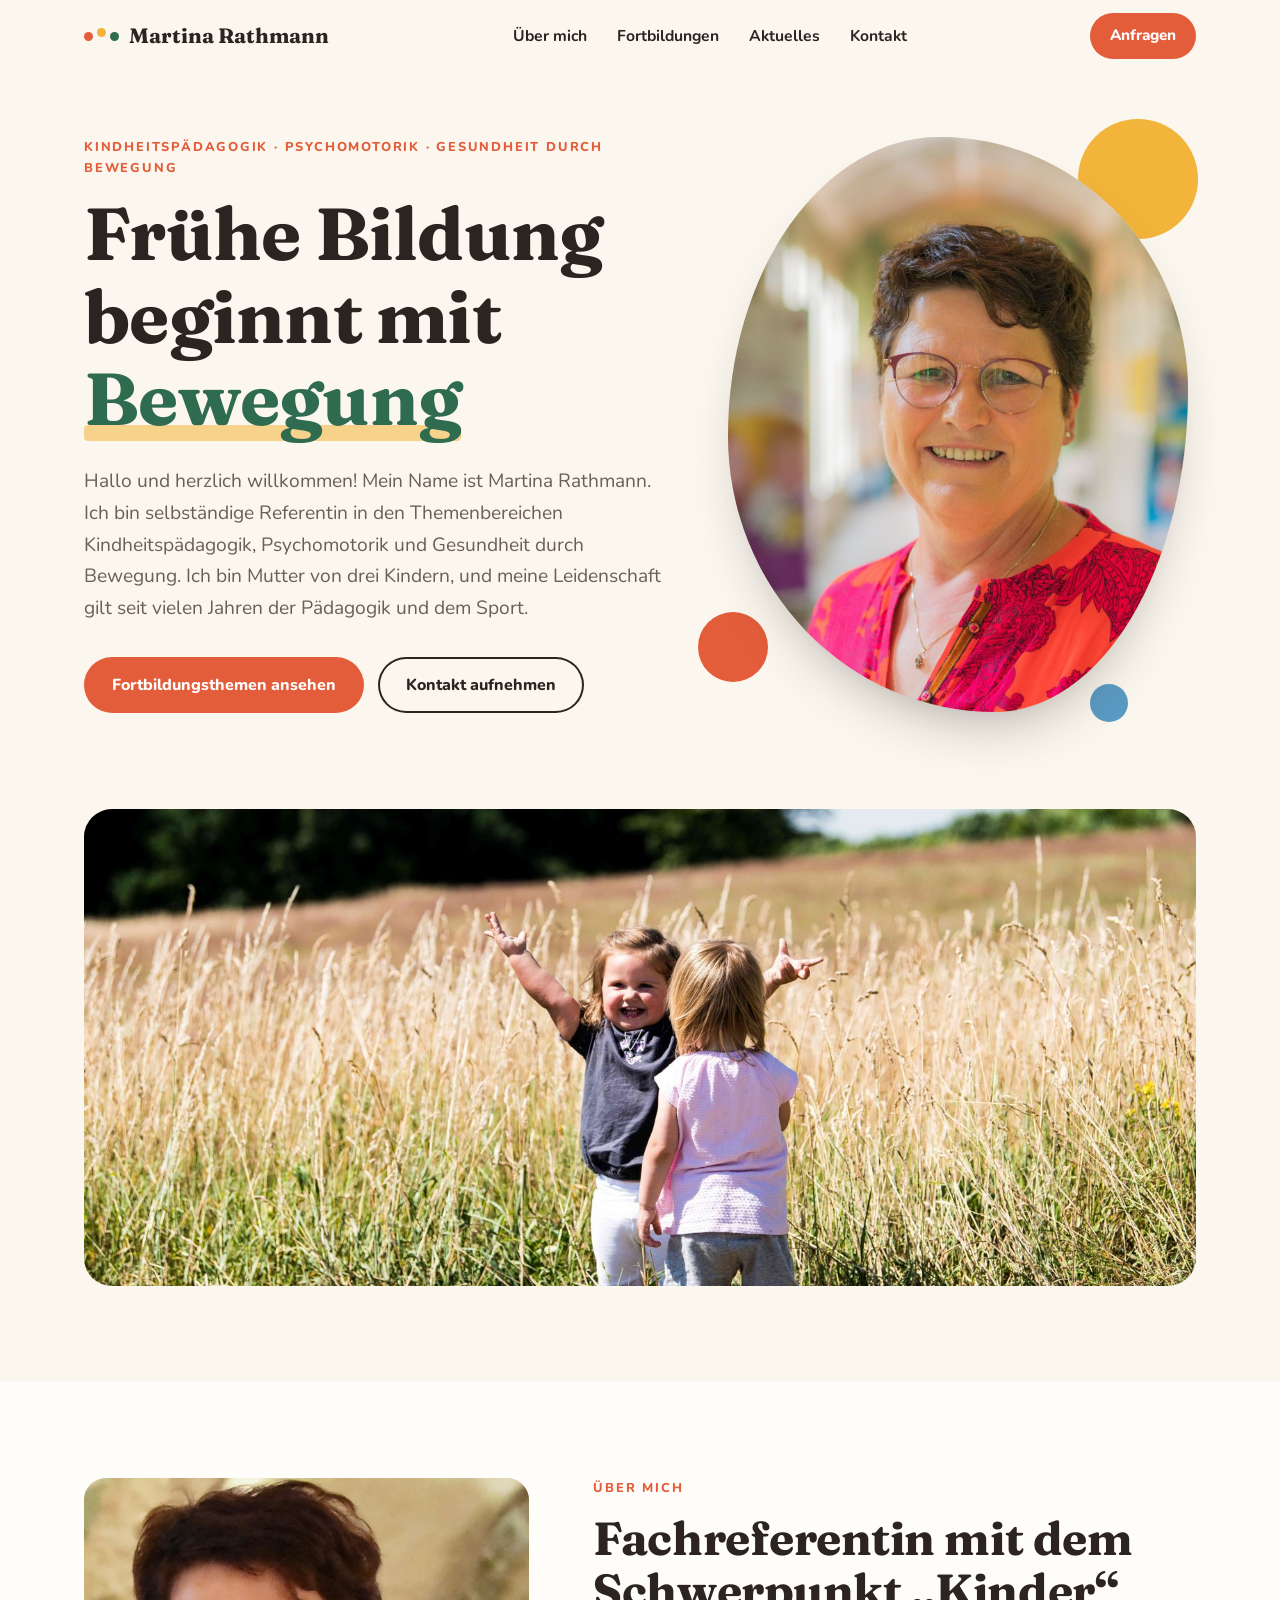
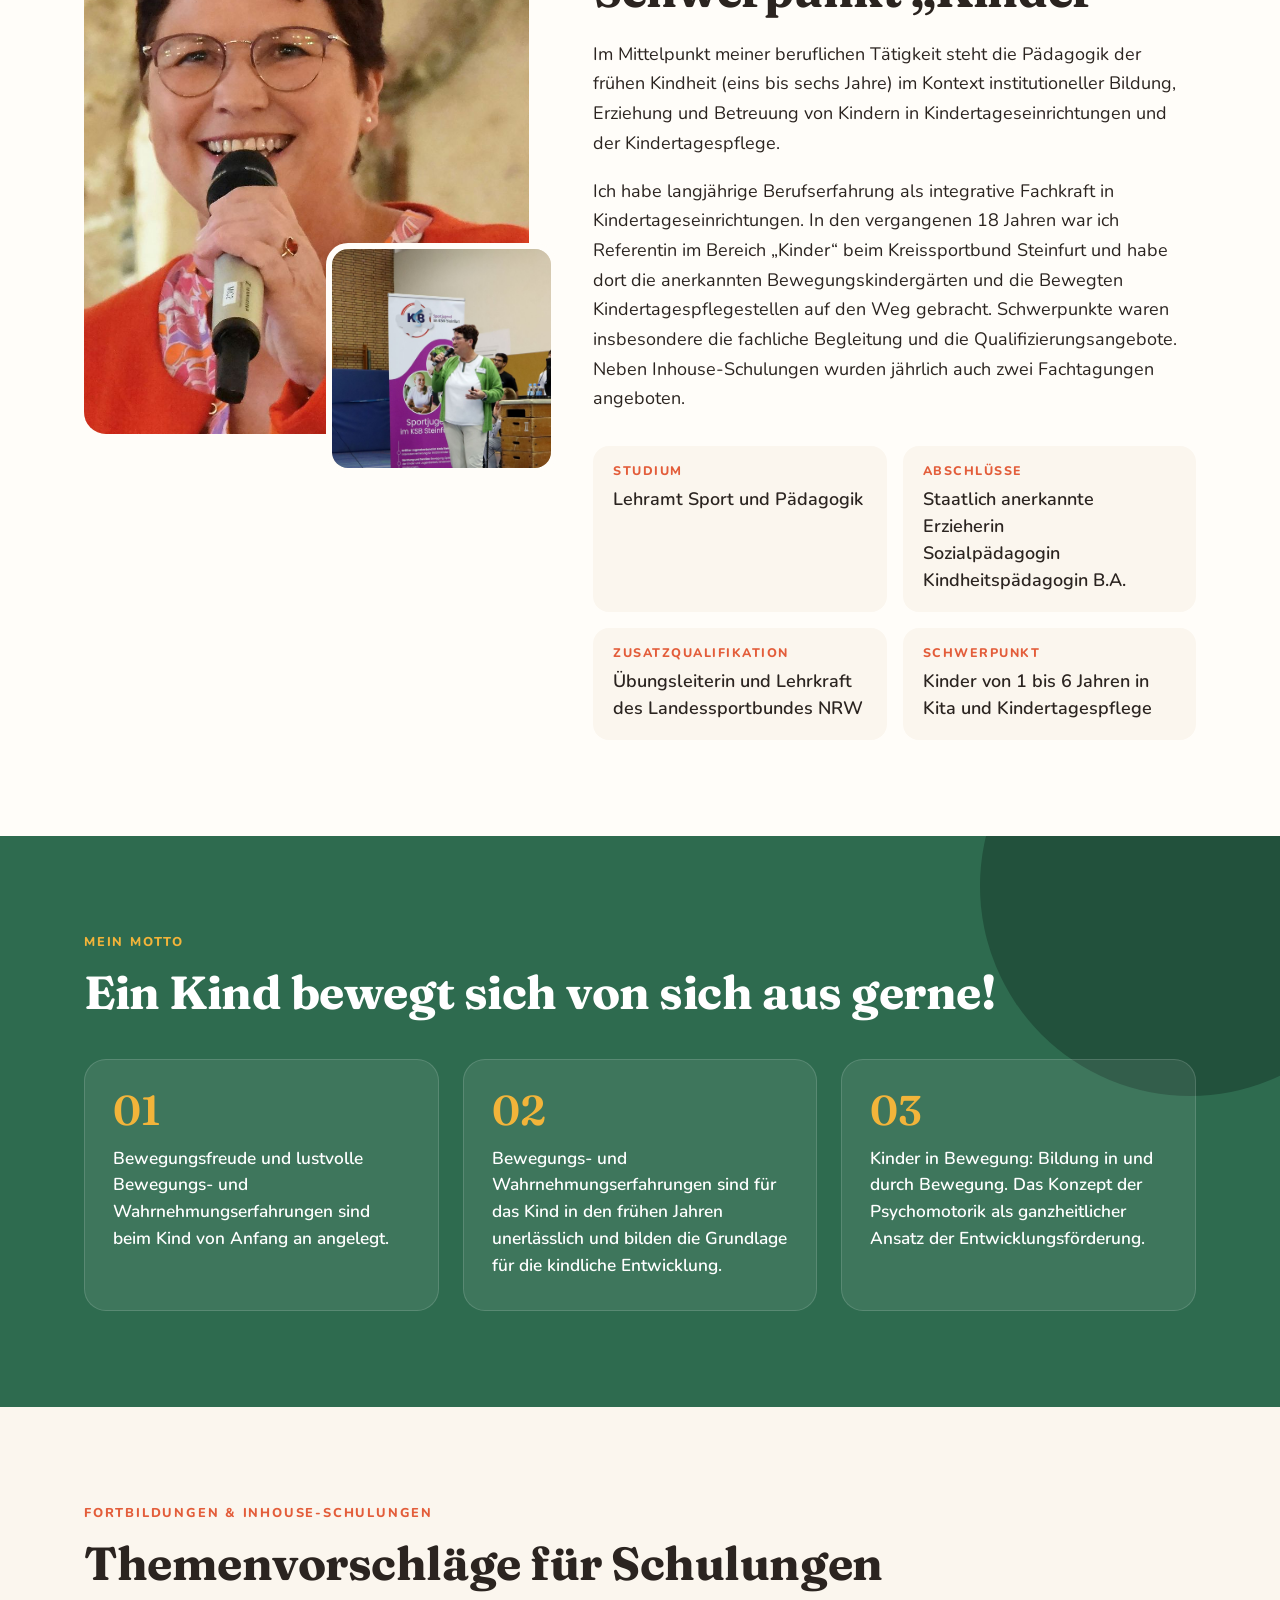
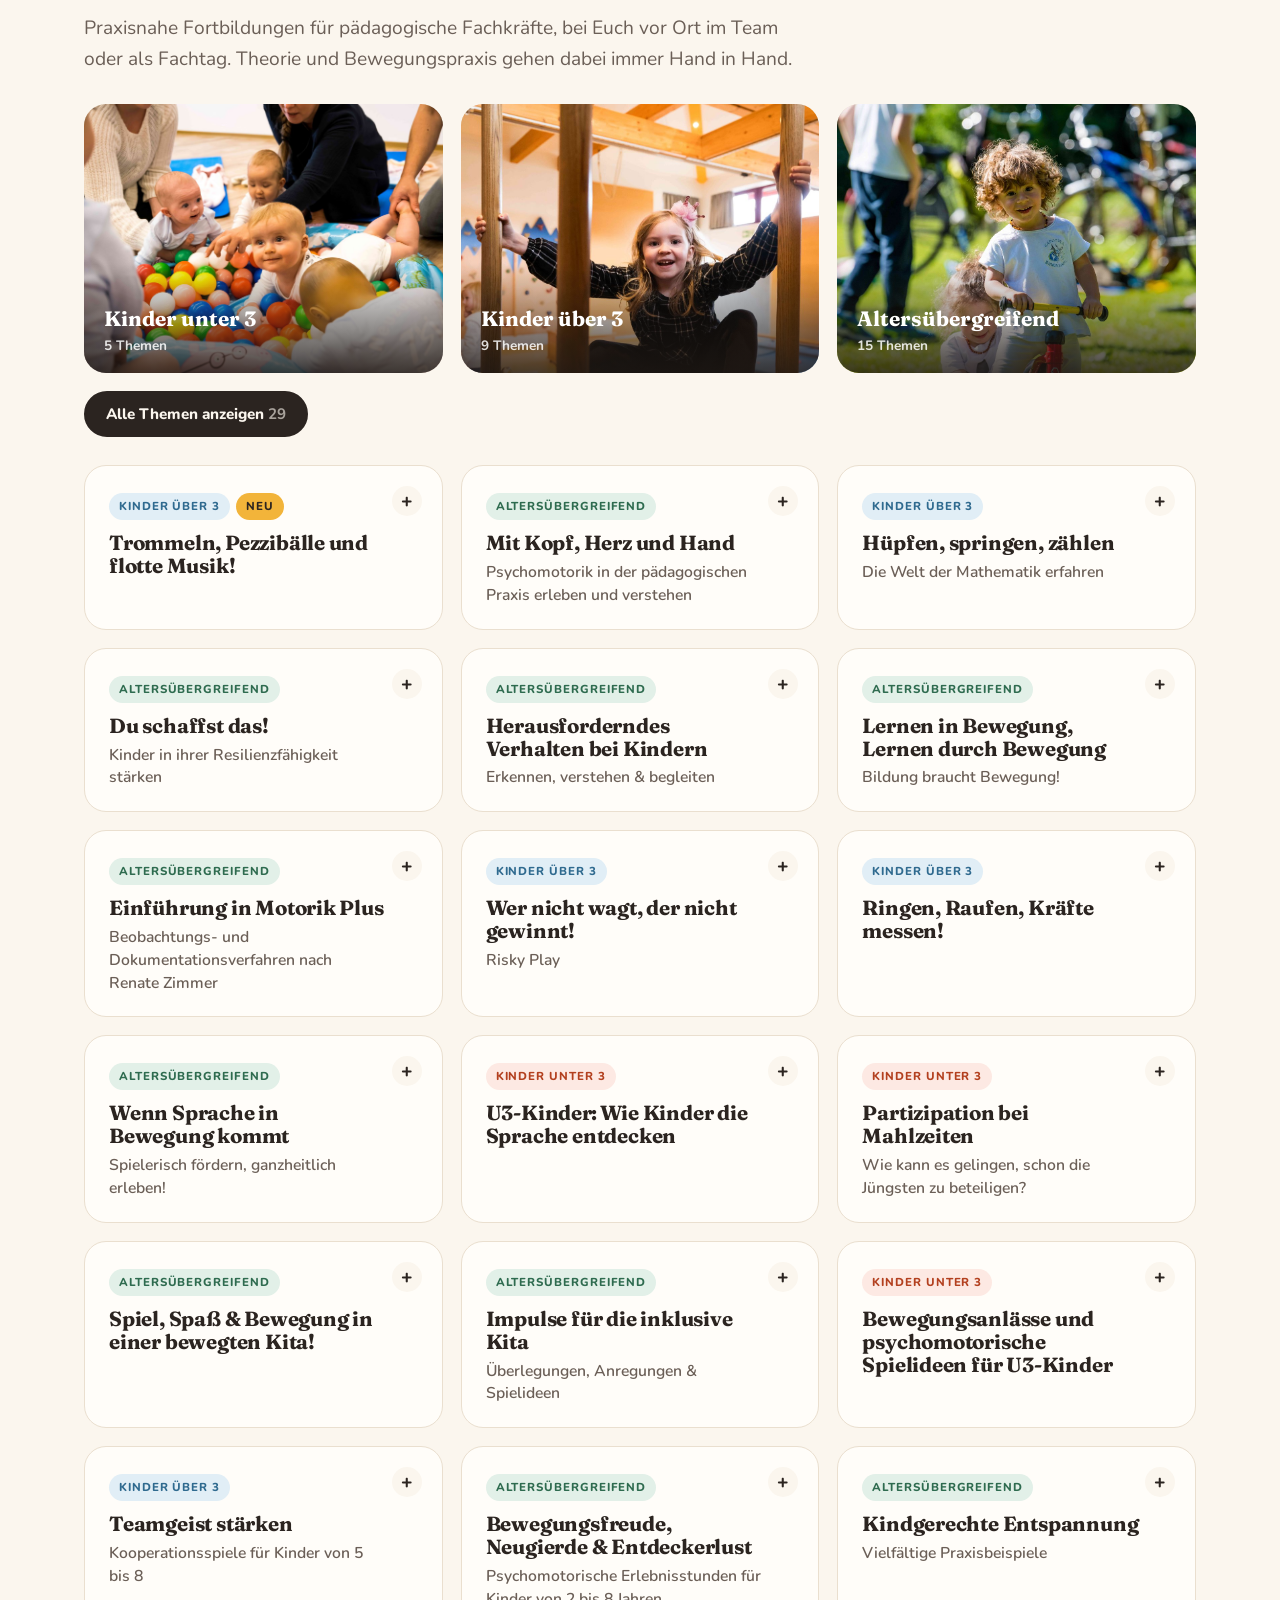
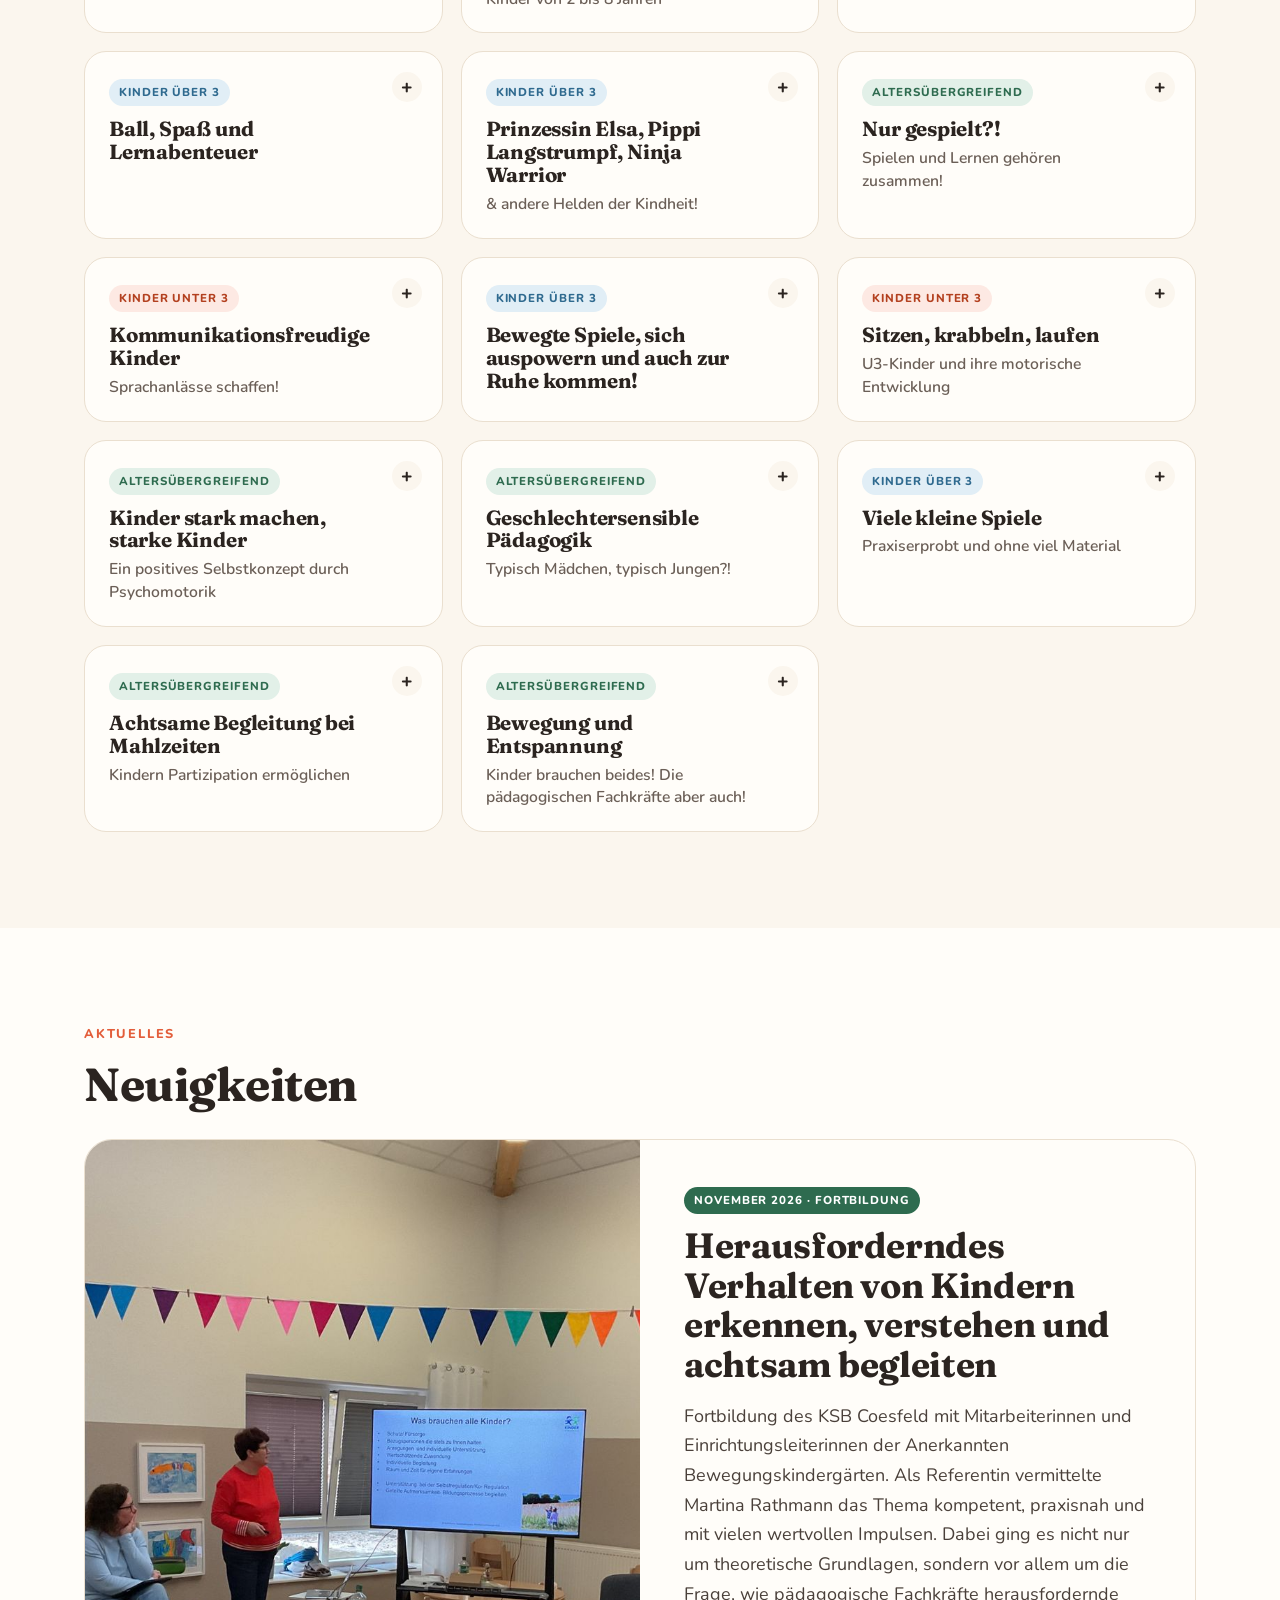
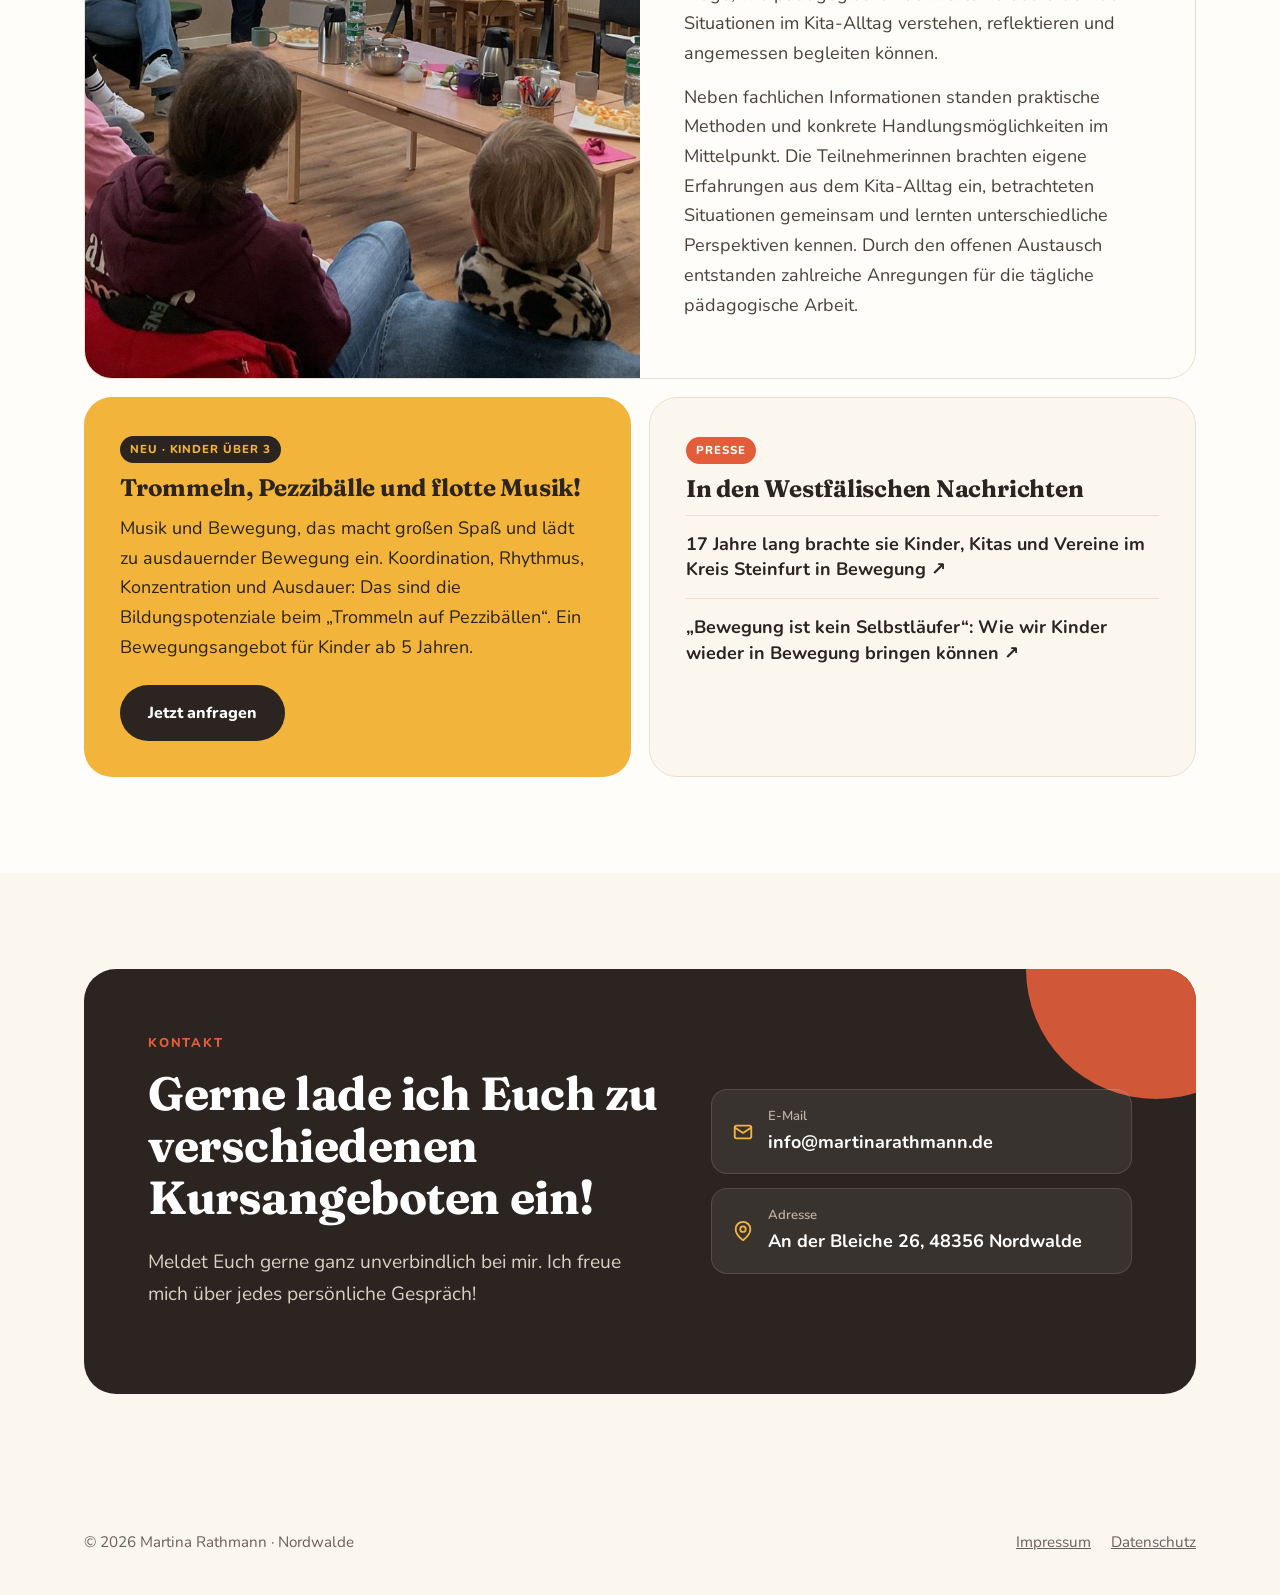
==== martinarathmann-de/martinarathmann-de/martinarathmann-de-update/index.html @ edaf1bab "Add files via upload" ====
<!DOCTYPE html>
<html lang="de">
<head>
<meta charset="utf-8">
<meta name="viewport" content="width=device-width, initial-scale=1">
<title>Martina Rathmann – Frühe Bildung beginnt mit Bewegung</title>
<meta name="description" content="Martina Rathmann, Referentin für Kindheitspädagogik, Psychomotorik und Gesundheit durch Bewegung. Fortbildungen und Inhouse-Schulungen für Kitas und Kindertagespflege.">
<meta property="og:title" content="Martina Rathmann – Frühe Bildung beginnt mit Bewegung">
<meta property="og:description" content="Martina Rathmann, Referentin für Kindheitspädagogik, Psychomotorik und Gesundheit durch Bewegung. Fortbildungen und Inhouse-Schulungen für Kitas und Kindertagespflege.">
<meta property="og:type" content="website">
<meta property="og:url" content="https://martinarathmann.de/">
<meta property="og:image" content="https://martinarathmann.de/images/portrait.jpg">
<link rel="icon" href="favicon.svg" type="image/svg+xml">
<link rel="preload" href="fonts/fraunces-latin-700-normal.woff2" as="font" type="font/woff2" crossorigin>
<link rel="stylesheet" href="styles.css">
</head>
<body>
<header class="site-header">
  <nav class="nav wrap" aria-label="Hauptnavigation">
    <a class="brand" href="index.html"><span class="brand-dots" aria-hidden="true"><i></i><i></i><i></i></span>Martina Rathmann</a>
    <button class="menu-toggle" aria-label="Menü öffnen" aria-expanded="false"><span></span><span></span><span></span></button>
    <ul>
      <li><a href="index.html#ueber-mich">Über mich</a></li>
      <li><a href="index.html#fortbildungen">Fortbildungen</a></li>
      <li><a href="index.html#aktuelles">Aktuelles</a></li>
      <li><a href="index.html#kontakt">Kontakt</a></li>
    </ul>
    <a class="btn desktop" href="index.html#kontakt">Anfragen</a>
  </nav>
</header>

<main>
<section class="hero">
  <div class="wrap hero-grid">
    <div class="reveal">
      <p class="eyebrow">Kindheitspädagogik · Psychomotorik · Gesundheit durch Bewegung</p>
      <h1>Frühe Bildung beginnt mit <em>Bewegung</em></h1>
      <p class="lead">Hallo und herzlich willkommen! Mein Name ist Martina Rathmann. Ich bin selbständige Referentin in den Themenbereichen Kindheitspädagogik, Psychomotorik und Gesundheit durch Bewegung. Ich bin Mutter von drei Kindern, und meine Leidenschaft gilt seit vielen Jahren der Pädagogik und dem Sport.</p>
      <div class="hero-actions">
        <a class="btn" href="#fortbildungen">Fortbildungsthemen ansehen</a>
        <a class="btn ghost" href="#kontakt">Kontakt aufnehmen</a>
      </div>
    </div>
    <div class="hero-visual reveal">
      <span class="blob b1"></span><span class="blob b2"></span><span class="blob b3"></span>
      <div class="hero-photo"><img src="images/portrait.jpg" alt="Martina Rathmann" width="900" height="1125" fetchpriority="high"></div>
    </div>
  </div>
</section>

<section class="banner" aria-label="Kinder in Bewegung">
  <div class="wrap"><figure class="banner-img reveal"><img src="images/wiese.jpg" alt="Kind breitet auf einer Wiese die Arme aus" loading="lazy" width="1600" height="1067"></figure></div>
</section>

<section class="about" id="ueber-mich">
  <div class="wrap about-grid">
    <div class="about-photos reveal">
      <div class="p1"><img src="images/vortrag.jpg" alt="Martina Rathmann bei einem Vortrag" loading="lazy" width="900" height="1125"></div>
      <div class="p2"><img src="images/messe.jpg" alt="Martina Rathmann an einem Infostand" loading="lazy" width="600" height="600"></div>
    </div>
    <div class="reveal">
      <p class="eyebrow">Über mich</p>
      <h2>Fachreferentin mit dem Schwerpunkt „Kinder“</h2>
      <p>Im Mittelpunkt meiner beruflichen Tätigkeit steht die Pädagogik der frühen Kindheit (eins bis sechs Jahre) im Kontext institutioneller Bildung, Erziehung und Betreuung von Kindern in Kindertageseinrichtungen und der Kindertagespflege.</p>
      <p>Ich habe langjährige Berufserfahrung als integrative Fachkraft in Kindertageseinrichtungen. In den vergangenen 18 Jahren war ich Referentin im Bereich „Kinder“ beim Kreissportbund Steinfurt und habe dort die anerkannten Bewegungskindergärten und die Bewegten Kindertagespflegestellen auf den Weg gebracht. Schwerpunkte waren insbesondere die fachliche Begleitung und die Qualifizierungsangebote. Neben Inhouse-Schulungen wurden jährlich auch zwei Fachtagungen angeboten.</p>
      <div class="facts">
        <div class="fact"><h3>Studium</h3><p>Lehramt Sport und Pädagogik</p></div>
        <div class="fact"><h3>Abschlüsse</h3><ul><li>Staatlich anerkannte Erzieherin</li><li>Sozialpädagogin</li><li>Kindheitspädagogin B.A.</li></ul></div>
        <div class="fact"><h3>Zusatzqualifikation</h3><p>Übungsleiterin und Lehrkraft des Landessportbundes NRW</p></div>
        <div class="fact"><h3>Schwerpunkt</h3><p>Kinder von 1 bis 6 Jahren in Kita und Kindertagespflege</p></div>
      </div>
    </div>
  </div>
</section>

<section class="motto">
  <div class="wrap">
    <p class="eyebrow">Mein Motto</p>
    <h2>Ein Kind bewegt sich von sich aus gerne!</h2>
    <div class="motto-list">
      <div class="motto-item reveal"><span class="num">01</span><p>Bewegungsfreude und lustvolle Bewegungs- und Wahrnehmungserfahrungen sind beim Kind von Anfang an angelegt.</p></div>
      <div class="motto-item reveal"><span class="num">02</span><p>Bewegungs- und Wahrnehmungserfahrungen sind für das Kind in den frühen Jahren unerlässlich und bilden die Grundlage für die kindliche Entwicklung.</p></div>
      <div class="motto-item reveal"><span class="num">03</span><p>Kinder in Bewegung: Bildung in und durch Bewegung. Das Konzept der Psychomotorik als ganzheitlicher Ansatz der Entwicklungsförderung.</p></div>
    </div>
  </div>
</section>


<section id="fortbildungen">
  <div class="wrap">
    <div class="offer-head">
      <div>
        <p class="eyebrow">Fortbildungen &amp; Inhouse-Schulungen</p>
        <h2>Themenvorschläge für Schulungen</h2>
        <p class="lead">Praxisnahe Fortbildungen für pädagogische Fachkräfte, bei Euch vor Ort im Team oder als Fachtag. Theorie und Bewegungspraxis gehen dabei immer Hand in Hand.</p>
      </div>
    </div>
    <div class="cats" role="group" aria-label="Nach Zielgruppe filtern">
      <button class="cat" data-filter="u3" aria-pressed="false"><img src="images/baellebad.jpg" alt="" loading="lazy"><span>Kinder unter 3<small>5 Themen</small></span></button>
      <button class="cat" data-filter="ue3" aria-pressed="false"><img src="images/klettern.jpg" alt="" loading="lazy"><span>Kinder über 3<small>9 Themen</small></span></button>
      <button class="cat" data-filter="alle" aria-pressed="false"><img src="images/dreirad.jpg" alt="" loading="lazy"><span>Altersübergreifend<small>15 Themen</small></span></button>
    </div>
    <div class="filters"><button class="chip" data-filter="all" aria-pressed="true">Alle Themen anzeigen<span class="count">29</span></button></div>
    <div class="topics">
      <details class="topic reveal" data-group="ue3">
        <summary><span class="tag ue3">Kinder über 3</span><span class="tag neu">Neu</span><h3>Trommeln, Pezzibälle und flotte Musik!</h3></summary>
        <div class="body"><p>Musik und Bewegung, das macht großen Spaß und lädt zu ausdauernder Bewegung ein. Die Freude, sich beim Trommeln auszuprobieren, sich auszupowern und in der Gruppe gemeinsam etwas zu schaffen, steht im Vordergrund. Koordination, Beweglichkeit, Konzentration, Merkfähigkeit, Kognition, Rhythmus und Ausdauer: Das sind die Bildungspotenziale beim „Trommeln auf Pezzibällen“. Ein Bewegungsangebot für Kinder ab 5 Jahren.</p></div>
      </details>
      <details class="topic reveal" data-group="alle">
        <summary><span class="tag alle">Altersübergreifend</span><h3>Mit Kopf, Herz und Hand</h3><span class="sub">Psychomotorik in der pädagogischen Praxis erleben und verstehen</span></summary>
        <div class="body"><p>Ganzheitliche Entwicklungsförderung durch Bewegung und Wahrnehmung! Eine praxisorientierte Fortbildung: Durch vielfältige Bewegungs- und Wahrnehmungsangebote lernen die pädagogischen Fachkräfte, wie Kinder in ihren Selbstwirksamkeitserfahrungen unterstützt werden können. Kreative Prozesse und das soziale Lernen eines Kindes stehen im Fokus. Theorie und Praxis verbinden sich zu einem lebendigen Prozess, der neue Impulse für die tägliche Arbeit mit Kindern bietet.</p></div>
      </details>
      <details class="topic reveal" data-group="ue3">
        <summary><span class="tag ue3">Kinder über 3</span><h3>Hüpfen, springen, zählen</h3><span class="sub">Die Welt der Mathematik erfahren</span></summary>
        <div class="body"><p>Kinder sortieren, vergleichen und legen Muster. Sie interessieren sich für Zahlen und Mengen und begreifen Räume und Formen über eigene sensomotorische Erfahrungen. Frühe mathematische Bildung anregen und begleiten. Der „Numeracy-Ansatz“ von Mandy Fuchs wird vorgestellt, ebenso das Konzept von Kerensa Lee „Kinder erfinden Mathematik“: gleiches Material in großer Menge. Mathematische frühe Bildung im Vorschulalter!</p></div>
      </details>
      <details class="topic reveal" data-group="alle">
        <summary><span class="tag alle">Altersübergreifend</span><h3>Du schaffst das!</h3><span class="sub">Kinder in ihrer Resilienzfähigkeit stärken</span></summary>
        <div class="body"><p>Wie kann es gelingen, Kinder in ihrer Resilienzfähigkeit zu stärken? Wie können Kinder mit einer Krise oder einem Scheitern fertig werden, sich davon erholen und vielleicht sogar gestärkt daraus hervorgehen? Wie können Kinder ein positives Selbstkonzept aufbauen? Wir blicken auf die Ressourcen und Interessen des Kindes. Es braucht differenzierte Herausforderungen, an denen Kinder wachsen können. Zutrauen und Zuversicht sowie eine individuelle Begleitung mit Blick auf die Schutz- und Risikofaktoren.</p></div>
      </details>
      <details class="topic reveal" data-group="alle">
        <summary><span class="tag alle">Altersübergreifend</span><h3>Herausforderndes Verhalten bei Kindern</h3><span class="sub">Erkennen, verstehen &amp; begleiten</span></summary>
        <div class="body"><p>Kinder, die uns herausfordern! Kinder, die weinen, wütend sind, die kaum erreichbar sind, sich zurückziehen oder blockieren: Solche Verhaltensweisen nehmen viele pädagogische Fachkräfte als herausfordernd wahr. Oftmals entsteht ein Gefühl der Überforderung und vielleicht sogar der Ohnmacht. Wir gehen gemeinsam auf Spurensuche, um die Konflikte zu verstehen und sie professionell zu begleiten. Ursachenforschung &amp; Austausch über mögliche Lösungsansätze.</p></div>
      </details>
      <details class="topic reveal" data-group="alle">
        <summary><span class="tag alle">Altersübergreifend</span><h3>Lernen in Bewegung, Lernen durch Bewegung</h3><span class="sub">Bildung braucht Bewegung!</span></summary>
        <div class="body"><p>Kinder bewegen sich gerne, es ist der Ausdruck ihrer Lebensfreude. Sensomotorik ist der Motor der kindlichen Entwicklung. Kinder lernen im frühen Kindesalter in erster Linie über Bewegung, Wahrnehmung und konkretes Handeln (vgl. Zimmer, 2010). Differenzierte sensomotorische Erfahrungen unterstützen die kognitiven Fähigkeiten. Die Vernetzung von Nervenzellen wird durch Bewegungs- und Wahrnehmungserfahrungen angeregt und ermöglicht dadurch die Verarbeitung von Informationen (vgl. Zimmer, 2011). Mit vielen Spiel- und Bewegungsimpulsen zeigt die Fortbildung, wie Lernen in Bewegung im Kita-Alltag gelingt.</p></div>
      </details>
      <details class="topic reveal" data-group="alle">
        <summary><span class="tag alle">Altersübergreifend</span><h3>Einführung in Motorik Plus</h3><span class="sub">Beobachtungs- und Dokumentationsverfahren nach Renate Zimmer</span></summary>
        <div class="body"><p>Ein offenes und systematisches Verfahren mit übersichtlichen Beobachtungsbögen für U3- und Ü3-Kinder. Neben allgemeinen Angaben zum Kind werden Einschätzungen in 10 Kompetenzbereichen vorgenommen. Grundlage ist die wahrnehmende und gezielte Beobachtung. Viele Ideen, Anregungen und Impulse für die Bewegungsförderung mit Kindern im Vorschulalter.</p></div>
      </details>
      <details class="topic reveal" data-group="ue3">
        <summary><span class="tag ue3">Kinder über 3</span><h3>Wer nicht wagt, der nicht gewinnt!</h3><span class="sub">Risky Play</span></summary>
        <div class="body"><p>Risiko, Wagnis und auch wildes Spiel gehören zur Kindheit dazu. Kinder haben ein Recht auf Spiel und ein Recht auf Wagnisse, eigenes Ausprobieren, Erfolg und auch mal Scheitern. Damit das gelingen kann, braucht es Risikokompetenz und motorische Kompetenzen, außerdem erwachsene Begleitpersonen, die Zutrauen in die eigenen Fähigkeiten vermitteln. Theorie &amp; Praxisanregungen für Kinder von 5 bis 10 Jahren.</p></div>
      </details>
      <details class="topic reveal" data-group="ue3">
        <summary><span class="tag ue3">Kinder über 3</span><h3>Ringen, Raufen, Kräfte messen!</h3></summary>
        <div class="body"><p>Kleine Sportspiele zum Kräftemessen, Toben und Auspowern. Miteinander raufen und sich ausprobieren, nicht gegeneinander! Die eigenen Kräfte entdecken. Ausdauer, Schnelligkeit, Koordination und Beweglichkeit werden gefördert. Wo sind die Grenzen meines Partners? Wo sind meine Grenzen? Wir sensibilisieren für einen respektvollen Umgang. Welche Regeln brauchen wir? Kennenlernen des Konzeptes und viel Bewegungspraxis.</p></div>
      </details>
      <details class="topic reveal" data-group="alle">
        <summary><span class="tag alle">Altersübergreifend</span><h3>Wenn Sprache in Bewegung kommt</h3><span class="sub">Spielerisch fördern, ganzheitlich erleben!</span></summary>
        <div class="body"><p>In dieser Fortbildung steht der Zusammenhang von Bewegung und Sprache im Mittelpunkt. Wir erproben vielfältige Bewegungs- und Spielideen, die sprachliche Ausdrucksfähigkeit, Wortschatz und Kommunikation anregen. Die Teilnehmenden erhalten Impulse, wie sie Bewegung gezielt in den Alltag integrieren können, um Kinder ganzheitlich und alltagsintegriert in ihrer Sprachentwicklung zu unterstützen.</p></div>
      </details>
      <details class="topic reveal" data-group="u3">
        <summary><span class="tag u3">Kinder unter 3</span><h3>U3-Kinder: Wie Kinder die Sprache entdecken</h3></summary>
        <div class="body"><p>Sprachentwicklung unterstützen und Sprachanlässe durch sensomotorische Bewegungserfahrungen ermöglichen. Die Sprachfreude steht dabei im Mittelpunkt. Neben theoretischen Grundlagen werden viele praktische Beispiele aufgezeigt. Theorie &amp; Praxis.</p></div>
      </details>
      <details class="topic reveal" data-group="u3">
        <summary><span class="tag u3">Kinder unter 3</span><h3>Partizipation bei Mahlzeiten</h3><span class="sub">Wie kann es gelingen, schon die Jüngsten zu beteiligen?</span></summary>
        <div class="body"><p>Die Mahlzeit ist eine „Schlüsselsituation“ im Kita-Alltag und bedeutet eine besondere Herausforderung für Kinder und pädagogische Fachkräfte. „Alltagspartizipation“ wird als Querschnittsaufgabe verstanden! Die Mahlzeit bietet viele Möglichkeiten, dem Kind Partizipation zuzutrauen und zu ermöglichen. Die partizipative Haltung und die Fachkraft-Kind-Interaktion werden besonders in den Blick genommen.</p></div>
      </details>
      <details class="topic reveal" data-group="alle">
        <summary><span class="tag alle">Altersübergreifend</span><h3>Spiel, Spaß &amp; Bewegung in einer bewegten Kita!</h3></summary>
        <div class="body"><p>Vielfältige Anregungen und Impulse für eine Kita mit dem Profil „Bewegung“. Konzeptionelle Überlegungen und Bewegungspraxis für Kinder von 1 bis 6 Jahren. Alltagsintegrierte Bewegung für Kinder. Bewegungslandschaften und Bewegungsbaustellen werden vorgestellt und aufgebaut. Psychomotorische Ideen und Themen nach den Interessen der Kinder stehen im Mittelpunkt. Theorie &amp; Praxis.</p></div>
      </details>
      <details class="topic reveal" data-group="alle">
        <summary><span class="tag alle">Altersübergreifend</span><h3>Impulse für die inklusive Kita</h3><span class="sub">Überlegungen, Anregungen &amp; Spielideen</span></summary>
        <div class="body"><p>Vielfältige Bewegungsanregungen &amp; Spielideen! Wir suchen nach Gemeinsamkeiten: Welche Spiele eignen sich besonders dafür, dass alle Kinder mitspielen können? Wie können wir Spiele und Aktivitäten anpassen und verändern, um Teilhabe zu ermöglichen? Die Haltung der pädagogischen Fachkraft ist das Fundament für eine Kita, in der alle Kinder gesehen werden, und für eine Vielfalt, die bereichert und aus Überzeugung gelebt wird.</p></div>
      </details>
      <details class="topic reveal" data-group="u3">
        <summary><span class="tag u3">Kinder unter 3</span><h3>Bewegungsanlässe und psychomotorische Spielideen für U3-Kinder</h3></summary>
        <div class="body"><p>Das kindliche Spiel ist der Motor der kindlichen Entwicklung. Kinder möchten sich dabei bewegen und sie brauchen Raum und Zeit dafür. Wie können wir vielfältige Bewegungsanlässe in den Alltag integrieren? Überlegungen zur Raumgestaltung und Materialauswahl und viele praktische Beispiele für einen „bewegten Kinderalltag“.</p></div>
      </details>
      <details class="topic reveal" data-group="ue3">
        <summary><span class="tag ue3">Kinder über 3</span><h3>Teamgeist stärken</h3><span class="sub">Kooperationsspiele für Kinder von 5 bis 8</span></summary>
        <div class="body"><p>Kooperationsspiele bieten Kindern einen Erfahrungsraum, um soziale Kompetenzen zu stärken und ein „Wir-Gefühl“ zu entwickeln. Integration durch Kooperationsspiele: Alle Kinder können mitmachen! Kinder entwickeln Selbstbewusstsein und erfahren: Miteinander macht Spaß und man kann viel erreichen!</p></div>
      </details>
      <details class="topic reveal" data-group="alle">
        <summary><span class="tag alle">Altersübergreifend</span><h3>Bewegungsfreude, Neugierde &amp; Entdeckerlust</h3><span class="sub">Psychomotorische Erlebnisstunden für Kinder von 2 bis 8 Jahren</span></summary>
        <div class="body"><p>Erlebnisreiche Bewegungsangebote, die als Anregung genutzt werden können, um psychomotorisch zu arbeiten. Der Schwerpunkt liegt auf kreativem und fantasiereichem Spiel, Experimentierphasen und ganzheitlichen Erfahrungen. Die Angebote setzen an den Interessen des Kindes an, wollen Kinder stärken und ein positives Selbstkonzept fördern. Bewegungs- und Wahrnehmungsförderung ist der Motor der kindlichen Entwicklung.</p></div>
      </details>
      <details class="topic reveal" data-group="alle">
        <summary><span class="tag alle">Altersübergreifend</span><h3>Kindgerechte Entspannung</h3><span class="sub">Vielfältige Praxisbeispiele</span></summary>
        <div class="body"><p>Nicht nur Erwachsene, auch Kinder haben heutzutage ein bereits ausgeprägtes Stressempfinden. Was bedeutet Stress und wie kann ich mich davon erholen? Eine Einführung in kindliche Entspannungsmethoden &amp; Praxis.</p></div>
      </details>
      <details class="topic reveal" data-group="ue3">
        <summary><span class="tag ue3">Kinder über 3</span><h3>Ball, Spaß und Lernabenteuer</h3></summary>
        <div class="body"><p>Kinder lieben Ballspiele! Bewegungsfreude und Bewegungserfahrungen mit vielfältigen Ballspielen. Motorische und kognitive Förderung im Fokus, aber auch das soziale Miteinander kommt nicht zu kurz. Gerade Ballspiele ohne Gewinner und Verlierer, kleine Teamspiele oder auch Wettspiele eignen sich hervorragend, um soziale Kompetenzen zu entwickeln, mit Frustration umzugehen und Kooperation zu erfahren. Für pädagogische Fachkräfte, die mit Kindern ab 3 Jahren arbeiten.</p></div>
      </details>
      <details class="topic reveal" data-group="ue3">
        <summary><span class="tag ue3">Kinder über 3</span><h3>Prinzessin Elsa, Pippi Langstrumpf, Ninja Warrior</h3><span class="sub">&amp; andere Helden der Kindheit!</span></summary>
        <div class="body"><p>Abenteuer und Erlebnisse durch Psychomotorik. Bewegungsgeschichten, Bewegungsbaustellen und Bewegungslandschaften thematisch spannend gestalten, zu Themen, die Kinder interessieren. Das „Kopfkino“ anstellen und mit den Kindern gemeinsam ein Bewegungsabenteuer erleben.</p></div>
      </details>
      <details class="topic reveal" data-group="alle">
        <summary><span class="tag alle">Altersübergreifend</span><h3>Nur gespielt?!</h3><span class="sub">Spielen und Lernen gehören zusammen!</span></summary>
        <div class="body"><p>Schon Albert Einstein hat betont, dass „das Spiel die höchste Form der Forschung ist“. Dieses Zitat lässt erahnen, wie viel Bildungspotenzial im kindlichen Spiel steckt. Spielen und Lernen gehören untrennbar zusammen, es ist die Grundbedingung für Lern- und Bildungsprozesse. Wir blicken auf die unterschiedlichen Spielformen, die Spielentwicklung und die Bedeutung des kindlichen Spiels. Mit vielen praktischen Beispielen.</p></div>
      </details>
      <details class="topic reveal" data-group="u3">
        <summary><span class="tag u3">Kinder unter 3</span><h3>Kommunikationsfreudige Kinder</h3><span class="sub">Sprachanlässe schaffen!</span></summary>
        <div class="body"><p>Die Interaktionen zwischen pädagogischer Fachkraft und Kind sind Schlüsselsituationen in der Bildungs- und Entwicklungsbegleitung. Jedes Kleinstkind versucht von Anfang an, mit seinen Bezugspersonen zu kommunizieren. Es ist bedeutsam, diese kindlichen Signale zu erkennen und darauf zu reagieren. So bleiben die Kinder motiviert zu kommunizieren. Theoretische Grundlagen und praktische Beispiele.</p></div>
      </details>
      <details class="topic reveal" data-group="ue3">
        <summary><span class="tag ue3">Kinder über 3</span><h3>Bewegte Spiele, sich auspowern und auch zur Ruhe kommen!</h3></summary>
        <div class="body"><p>Toben, wild sein, ausruhen und entspannen: Beides ist gleichermaßen wichtig für Kinder im Vorschulalter. Viele Beispiele aus der Praxis rund um Bewegung, Spiel und Entspannung für Vorschulkinder.</p></div>
      </details>
      <details class="topic reveal" data-group="u3">
        <summary><span class="tag u3">Kinder unter 3</span><h3>Sitzen, krabbeln, laufen</h3><span class="sub">U3-Kinder und ihre motorische Entwicklung</span></summary>
        <div class="body"><p>Die motorische Entwicklung der Kleinstkinder in den Blick nehmen. Wie können wir U3-Kinder dabei gut begleiten und wie gelingt eine möglichst individuelle Begleitung und Förderung? Theoretische Grundlagen und praktische Beispiele.</p></div>
      </details>
      <details class="topic reveal" data-group="alle">
        <summary><span class="tag alle">Altersübergreifend</span><h3>Kinder stark machen, starke Kinder</h3><span class="sub">Ein positives Selbstkonzept durch Psychomotorik</span></summary>
        <div class="body"><p>Kinder brauchen Spiel- und Bewegungserfahrungen, um sich selbstwirksam zu erleben. So können sie Kompetenzen entwickeln und auf die eigenen Fähigkeiten vertrauen. Grenzerfahrungen durch Bewegung sind echte Herausforderungen, an denen Kinder wachsen; sie führen zu einer realistischen Selbsteinschätzung. Theoretische Grundlagen aus der Resilienzforschung und dem Konzept der Salutogenese. Der praktische Teil umfasst kleine Spiele aus den Bereichen Kooperation, Kommunikation, Vertrauen und Erlebnis.</p></div>
      </details>
      <details class="topic reveal" data-group="alle">
        <summary><span class="tag alle">Altersübergreifend</span><h3>Geschlechtersensible Pädagogik</h3><span class="sub">Typisch Mädchen, typisch Jungen?!</span></summary>
        <div class="body"><p>Was brauchen Mädchen? Was brauchen Jungen? Begegnen wir Mädchen und Jungen gleich? Wie fließen unbewusst traditionelle Rollenzuschreibungen in unsere Interaktion ein? Der geschlechterbewusste Umgang mit unseren Kindern wird in den Blick genommen. Alle Kinder sollen sich wohlfühlen und gesehen werden. Es gilt, Unterschiede und Gemeinsamkeiten zu erkennen und die individuellen Stärken und Interessen aller Kinder zu fördern, unabhängig davon, ob sie mit stereotypen Rollenbildern übereinstimmen.</p></div>
      </details>
      <details class="topic reveal" data-group="ue3">
        <summary><span class="tag ue3">Kinder über 3</span><h3>Viele kleine Spiele</h3><span class="sub">Praxiserprobt und ohne viel Material</span></summary>
        <div class="body"><p>Kinder wollen sich bewegen. Sie laufen, rennen, hüpfen, klettern, ohne dass sie dazu aufgefordert werden. Genauso beliebt sind kleine Regelspiele. Im Vordergrund stehen „Spiele ohne Verlierer“: Lauf- und Fangspiele, abschließend auch erste Wettkampf- und Staffelspiele.</p></div>
      </details>
      <details class="topic reveal" data-group="alle">
        <summary><span class="tag alle">Altersübergreifend</span><h3>Achtsame Begleitung bei Mahlzeiten</h3><span class="sub">Kindern Partizipation ermöglichen</span></summary>
        <div class="body"><p>Essen ist mehr als reine Nahrungsaufnahme. Wie können wir das Kind feinfühlig begleiten und seine Signale erkennen? Gemeinsame Mahlzeiten ohne Stress in einer wertschätzenden Atmosphäre, das wünschen wir uns! Essensregeln werden unter die Lupe genommen.</p></div>
      </details>
      <details class="topic reveal" data-group="alle">
        <summary><span class="tag alle">Altersübergreifend</span><h3>Bewegung und Entspannung</h3><span class="sub">Kinder brauchen beides! Die pädagogischen Fachkräfte aber auch!</span></summary>
        <div class="body"><p>Aktivität und Ruhe sind wesentliche Elemente im Alltag. Praxisnah werden „bewegte, wilde Spiele“ vorgestellt, die Kinder in ihrer Ausdauer unterstützen und Spaß machen. Ebenso widmen wir uns kindgerechter Entspannung, die Kindern hilft, zur Ruhe zu kommen. Im zweiten Teil geht es um die Gesundheit der Mitarbeitenden: Was brauchen pädagogische Fachkräfte, damit es ihnen gut geht? Bewegungspraxis „Rücken relax“ und ein sensitiver Mix aus dem Gesundheitssport. Entspannungsübungen und Stressabbau stehen im Fokus. Keine Vorkenntnisse nötig.</p></div>
      </details>
    </div>
  </div>
</section>

<section class="news" id="aktuelles">
  <div class="wrap">
    <p class="eyebrow">Aktuelles</p>
    <h2>Neuigkeiten</h2>
    <article class="news-card reveal">
      <div class="img"><img src="images/coesfeld.jpg" alt="Martina Rathmann bei der Fortbildung in Coesfeld vor einer Gruppe pädagogischer Fachkräfte" loading="lazy"></div>
      <div class="txt">
        <span class="tag">November 2026 · Fortbildung</span>
        <h3>Herausforderndes Verhalten von Kindern erkennen, verstehen und achtsam begleiten</h3>
        <p>Fortbildung des KSB Coesfeld mit Mitarbeiterinnen und Einrichtungsleiterinnen der Anerkannten Bewegungskindergärten. Als Referentin vermittelte Martina Rathmann das Thema kompetent, praxisnah und mit vielen wertvollen Impulsen. Dabei ging es nicht nur um theoretische Grundlagen, sondern vor allem um die Frage, wie pädagogische Fachkräfte herausfordernde Situationen im Kita-Alltag verstehen, reflektieren und angemessen begleiten können.</p>
        <p>Neben fachlichen Informationen standen praktische Methoden und konkrete Handlungsmöglichkeiten im Mittelpunkt. Die Teilnehmerinnen brachten eigene Erfahrungen aus dem Kita-Alltag ein, betrachteten Situationen gemeinsam und lernten unterschiedliche Perspektiven kennen. Durch den offenen Austausch entstanden zahlreiche Anregungen für die tägliche pädagogische Arbeit.</p>
      </div>
    </article>
    <div class="news-row">
      <article class="news-mini reveal">
        <span class="tag">Neu · Kinder über 3</span>
        <h3>Trommeln, Pezzibälle und flotte Musik!</h3>
        <p>Musik und Bewegung, das macht großen Spaß und lädt zu ausdauernder Bewegung ein. Koordination, Rhythmus, Konzentration und Ausdauer: Das sind die Bildungspotenziale beim „Trommeln auf Pezzibällen“. Ein Bewegungsangebot für Kinder ab 5 Jahren.</p>
        <a class="btn" href="#kontakt">Jetzt anfragen</a>
      </article>
      <div class="news-mini press reveal">
        <span class="tag">Presse</span>
        <h3>In den Westfälischen Nachrichten</h3>
        <a class="press-link" href="https://www.wn.de/sport/lokalsport/nordwalde/17-jahre-lang-brachte-sie-kinder-kitas-und-vereine-im-kreis-steinfurt-in-bewegung-3454180" target="_blank" rel="noopener">17 Jahre lang brachte sie Kinder, Kitas und Vereine im Kreis Steinfurt in Bewegung <span aria-hidden="true">↗</span></a>
        <a class="press-link" href="https://www.wn.de/sport/lokalsport/greven/bewegung-ist-kein-selbstlaeufer-wie-wir-kinder-wieder-in-bewegung-bringen-koennen-3474691" target="_blank" rel="noopener">„Bewegung ist kein Selbstläufer“: Wie wir Kinder wieder in Bewegung bringen können <span aria-hidden="true">↗</span></a>
      </div>
    </div>
  </div>
</section>

<section id="kontakt">
  <div class="wrap">
    <div class="contact-box reveal">
      <div>
        <p class="eyebrow">Kontakt</p>
        <h2>Gerne lade ich Euch zu verschiedenen Kursangeboten ein!</h2>
        <p class="lead">Meldet Euch gerne ganz unverbindlich bei mir. Ich freue mich über jedes persönliche Gespräch!</p>
      </div>
      <ul class="contact-list">
        <li><a href="mailto:info@martinarathmann.de"><svg viewBox="0 0 24 24" fill="none" stroke-width="2" stroke-linecap="round" stroke-linejoin="round"><rect x="3" y="5" width="18" height="14" rx="2"/><path d="m3 7 9 6 9-6"/></svg><span><small>E-Mail</small>info@martinarathmann.de</span></a></li>
        <li><div><svg viewBox="0 0 24 24" fill="none" stroke-width="2" stroke-linecap="round" stroke-linejoin="round"><path d="M20 10c0 6-8 12-8 12S4 16 4 10a8 8 0 0 1 16 0z"/><circle cx="12" cy="10" r="3"/></svg><span><small>Adresse</small>An der Bleiche 26, 48356 Nordwalde</span></div></li>
      </ul>
    </div>
  </div>
</section>
</main>
<footer>
  <div class="wrap foot">
    <span>© <span id="y">2026</span> Martina Rathmann · Nordwalde</span>
    <span><a href="impressum.html">Impressum</a><a href="datenschutz.html">Datenschutz</a></span>
  </div>
</footer>
<script src="script.js"></script>
</body>
</html>
---- martinarathmann-de/martinarathmann-de/martinarathmann-de-update/styles.css ----
@font-face{font-family:"Fraunces";src:url(fonts/fraunces-latin-600-normal.woff2) format("woff2");font-weight:600;font-display:swap}
@font-face{font-family:"Fraunces";src:url(fonts/fraunces-latin-700-normal.woff2) format("woff2");font-weight:700;font-display:swap}
@font-face{font-family:"Nunito";src:url(fonts/nunito-latin-400-normal.woff2) format("woff2");font-weight:400;font-display:swap}
@font-face{font-family:"Nunito";src:url(fonts/nunito-latin-600-normal.woff2) format("woff2");font-weight:600;font-display:swap}
@font-face{font-family:"Nunito";src:url(fonts/nunito-latin-700-normal.woff2) format("woff2");font-weight:700;font-display:swap}
@font-face{font-family:"Nunito";src:url(fonts/nunito-latin-800-normal.woff2) format("woff2");font-weight:800;font-display:swap}

:root{
  --cream:#FBF6EE; --paper:#FFFDF9; --ink:#2B2420; --muted:#6B5F57;
  --green:#2E6B4F; --green-d:#22513C; --coral:#E35D3A; --sun:#F2B43A; --sky:#5B9BC4;
  --line:#EADFCF; --r:22px; --max:1160px;
  --serif:"Fraunces",Georgia,serif; --sans:"Nunito",system-ui,-apple-system,"Segoe UI",sans-serif;
}
*{box-sizing:border-box}
html{scroll-behavior:smooth;scroll-padding-top:84px}
body{margin:0;background:var(--cream);color:var(--ink);font:400 18px/1.65 var(--sans);-webkit-font-smoothing:antialiased}
img{max-width:100%;display:block}
a{color:var(--green)}
h1,h2,h3{font-family:var(--serif);font-weight:700;line-height:1.12;margin:0 0 .5em;letter-spacing:-.01em}
h2{font-size:clamp(2rem,4vw,2.9rem)}
.wrap{max-width:var(--max);margin:0 auto;padding:0 24px}
section{padding:96px 0}
.eyebrow{font-weight:800;font-size:.8rem;letter-spacing:.14em;text-transform:uppercase;color:var(--coral);margin:0 0 14px}
.lead{font-size:1.2rem;color:var(--muted);max-width:60ch}

/* Header */
.site-header{position:sticky;top:0;z-index:50;background:rgba(251,246,238,.92);backdrop-filter:blur(10px);border-bottom:1px solid transparent;transition:border-color .2s}
.site-header.scrolled{border-bottom-color:var(--line)}
.nav{display:flex;align-items:center;justify-content:space-between;height:72px}
.brand{font-family:var(--serif);font-weight:700;font-size:1.3rem;color:var(--ink);text-decoration:none;display:flex;align-items:center;gap:10px}
.brand-dots{display:inline-flex;gap:4px}
.brand-dots i{width:9px;height:9px;border-radius:50%;display:block}
.brand-dots i:nth-child(1){background:var(--coral)}.brand-dots i:nth-child(2){background:var(--sun);transform:translateY(-4px)}.brand-dots i:nth-child(3){background:var(--green)}
.nav ul{list-style:none;display:flex;gap:30px;margin:0;padding:0}
.nav ul a{color:var(--ink);text-decoration:none;font-weight:700;font-size:.98rem}
.nav ul a:hover{color:var(--coral)}
.nav .btn{padding:10px 20px;font-size:.95rem}
.menu-toggle{display:none;background:none;border:0;padding:8px;cursor:pointer}
.menu-toggle span{display:block;width:24px;height:2px;background:var(--ink);margin:5px 0;border-radius:2px}

.btn{display:inline-flex;align-items:center;gap:8px;background:var(--coral);color:#fff;font-weight:800;text-decoration:none;padding:15px 28px;border-radius:999px;border:0;transition:transform .15s,background .15s;cursor:pointer;font-family:inherit;font-size:1rem}
.btn:hover{background:#cf4c2b;transform:translateY(-2px)}
.btn.ghost{background:transparent;color:var(--ink);box-shadow:inset 0 0 0 2px var(--ink)}
.btn.ghost:hover{background:var(--ink);color:#fff}

/* Hero */
.hero{padding:64px 0 96px;overflow:hidden}
.hero-grid{display:grid;grid-template-columns:1.1fr .9fr;gap:56px;align-items:center}
.hero h1{font-size:clamp(2.6rem,6vw,4.6rem);margin-bottom:.35em}
.hero h1 em{font-style:normal;color:var(--green);position:relative;white-space:nowrap}
.hero h1 em::after{content:"";position:absolute;left:0;right:0;bottom:.04em;height:.22em;background:var(--sun);opacity:.55;z-index:-1;border-radius:4px}
.hero .lead{margin-bottom:32px}
.hero-actions{display:flex;gap:14px;flex-wrap:wrap}
.hero-visual{position:relative;aspect-ratio:4/5;max-width:460px;justify-self:center;width:100%}
.hero-photo{position:absolute;inset:0;border-radius:46% 54% 42% 58%/52% 44% 56% 48%;overflow:hidden;background:var(--line);box-shadow:0 30px 60px -30px rgba(43,36,32,.45)}
.hero-photo img{width:100%;height:100%;object-fit:cover;object-position:center 30%}
.blob{position:absolute;border-radius:50%;z-index:-1}
.b1{width:120px;height:120px;background:var(--sun);top:-18px;right:-10px}
.b2{width:70px;height:70px;background:var(--coral);bottom:30px;left:-30px}
.b3{width:38px;height:38px;background:var(--sky);bottom:-10px;right:60px}
.hero-badge{position:absolute;left:-24px;bottom:16%;background:var(--paper);border-radius:16px;padding:14px 18px;box-shadow:0 14px 34px -14px rgba(43,36,32,.35);font-size:.9rem;line-height:1.35;max-width:220px}
.hero-badge strong{display:block;font-family:var(--serif);font-size:1.6rem;color:var(--green)}

/* About */
.about{background:var(--paper)}
.about-grid{display:grid;grid-template-columns:.85fr 1.15fr;gap:64px;align-items:start}
.about-photos{position:relative}
.about-photos .p1{border-radius:var(--r);overflow:hidden;aspect-ratio:4/5;background:var(--line)}
.about-photos .p1 img,.about-photos .p2 img{width:100%;height:100%;object-fit:cover}
.about-photos .p2{position:absolute;width:52%;aspect-ratio:1;right:-28px;bottom:-40px;border-radius:var(--r);overflow:hidden;border:6px solid var(--paper);background:var(--line)}
.facts{display:grid;grid-template-columns:1fr 1fr;gap:16px;margin:32px 0 0}
.fact{background:var(--cream);border-radius:16px;padding:18px 20px}
.fact h3{font-family:var(--sans);font-weight:800;font-size:.78rem;letter-spacing:.12em;text-transform:uppercase;color:var(--coral);margin-bottom:8px}
.fact ul{margin:0;padding:0;list-style:none;font-weight:600;line-height:1.5}
.fact p{margin:0;font-weight:600;line-height:1.5}

/* Motto */
.motto{background:var(--green);color:#fff;position:relative;overflow:hidden}
.motto::before{content:"";position:absolute;width:420px;height:420px;border-radius:50%;background:var(--green-d);top:-160px;right:-120px}
.motto .eyebrow{color:var(--sun)}
.motto h2{color:#fff;position:relative}
.motto-list{display:grid;grid-template-columns:repeat(3,1fr);gap:24px;margin-top:40px;position:relative}
.motto-item{background:rgba(255,255,255,.08);border-radius:var(--r);padding:30px 28px;border:1px solid rgba(255,255,255,.14)}
.motto-item .num{font-family:var(--serif);font-size:2.6rem;color:var(--sun);line-height:1;display:block;margin-bottom:14px}
.motto-item p{margin:0;font-size:1.08rem;font-weight:600;line-height:1.55}

/* Gallery */
.gallery{padding:24px 0 0}
.gallery-grid{display:grid;grid-template-columns:repeat(4,1fr);grid-auto-rows:200px;gap:14px}
.gallery-grid figure{margin:0;border-radius:18px;overflow:hidden;background:var(--line)}
.gallery-grid img{width:100%;height:100%;object-fit:cover;transition:transform .5s}
.gallery-grid figure:hover img{transform:scale(1.04)}
.g-tall{grid-row:span 2}.g-wide{grid-column:span 2}

/* Fortbildungen */
.offer-head{display:flex;justify-content:space-between;align-items:end;gap:32px;flex-wrap:wrap;margin-bottom:28px}
.offer-head .lead{margin:0}
.info-strip{display:flex;gap:12px;flex-wrap:wrap;margin:0 0 28px}
.info-strip span{background:var(--paper);border:1px solid var(--line);border-radius:999px;padding:8px 16px;font-weight:700;font-size:.92rem}
.filters{display:flex;gap:10px;flex-wrap:wrap}
.chip{font:800 .95rem var(--sans);padding:11px 20px;border-radius:999px;border:2px solid var(--ink);background:transparent;color:var(--ink);cursor:pointer;transition:.15s}
.chip:hover{background:rgba(43,36,32,.06)}
.chip[aria-pressed="true"]{background:var(--ink);color:var(--cream)}
.chip .count{opacity:.6;font-weight:700;margin-left:4px}
.topics{display:grid;grid-template-columns:repeat(auto-fill,minmax(330px,1fr));gap:18px;margin-top:28px}
.topic{background:var(--paper);border:1px solid var(--line);border-radius:var(--r);padding:0;transition:box-shadow .2s,transform .2s;position:relative}
.topic:hover{box-shadow:0 18px 40px -24px rgba(43,36,32,.4);transform:translateY(-2px)}
.topic[hidden]{display:none}
.topic summary{list-style:none;cursor:pointer;padding:24px 56px 22px 24px;position:relative}
.topic summary::-webkit-details-marker{display:none}
.topic summary::after{content:"+";position:absolute;right:20px;top:20px;width:30px;height:30px;border-radius:50%;background:var(--cream);display:grid;place-items:center;font-weight:800;font-size:1.2rem;transition:transform .2s}
.topic[open] summary::after{transform:rotate(45deg);background:var(--sun)}
.tag{display:inline-block;font-size:.72rem;font-weight:800;letter-spacing:.08em;text-transform:uppercase;padding:4px 10px;border-radius:999px;margin-bottom:12px}
.tag.u3{background:#FDE9E3;color:#B3401F}.tag.ue3{background:#E1EEF6;color:#2F6A8F}.tag.alle{background:#E2F0E8;color:var(--green)}
.tag.neu{background:var(--sun);color:var(--ink);margin-left:6px}
.topic h3{font-size:1.28rem;margin:0}
.topic .sub{display:block;color:var(--muted);font-weight:600;margin-top:6px;font-size:.98rem;line-height:1.45}
.topic .body{padding:0 24px 24px;color:#4A403A}
.topic .body p{margin:0}

/* Aktuelles */
.news{background:var(--paper)}
.news-card{display:grid;grid-template-columns:1fr 1fr;border-radius:28px;overflow:hidden;background:var(--sun);margin-top:28px}
.news-card .img{background:var(--line);min-height:340px}
.news-card .img img{width:100%;height:100%;object-fit:cover}
.news-card .txt{padding:44px}
.news-card .tag{background:var(--ink);color:var(--sun)}
.news-card h3{font-size:clamp(1.6rem,3vw,2.2rem)}
.news-card p{margin:0 0 24px}
.news-card .btn{background:var(--ink)}
.news-card .btn:hover{background:#000}

/* Kontakt */
.contact-box{background:var(--ink);color:var(--cream);border-radius:32px;padding:64px;display:grid;grid-template-columns:1.1fr .9fr;gap:48px;position:relative;overflow:hidden}
.contact-box::after{content:"";position:absolute;width:260px;height:260px;border-radius:50%;background:var(--coral);right:-90px;top:-130px;opacity:.9}
.contact-box h2{color:#fff}
.contact-box .lead{color:#D9CFC4}
.contact-list{list-style:none;margin:0;padding:0;display:grid;gap:14px;position:relative;z-index:1;align-content:center}
.contact-list a,.contact-list div{display:flex;gap:14px;align-items:center;background:rgba(255,255,255,.07);border:1px solid rgba(255,255,255,.12);padding:16px 20px;border-radius:16px;color:#fff;text-decoration:none;font-weight:700;transition:background .15s}
.contact-list a:hover{background:rgba(255,255,255,.14)}
.contact-list svg{flex:none;width:22px;height:22px;stroke:var(--sun)}
.contact-list small{display:block;font-weight:600;color:#BFB3A7;font-size:.82rem}

/* Footer */
footer{padding:40px 0;color:var(--muted);font-size:.95rem}
.foot{display:flex;justify-content:space-between;gap:20px;flex-wrap:wrap}
footer a{color:var(--muted);margin-left:20px}

/* Legal pages */
.legal{padding:64px 0 96px;max-width:780px}
.legal h1{font-size:clamp(2.2rem,5vw,3.2rem)}
.legal h2{font-size:1.4rem;margin-top:2em}
.legal p,.legal li{color:#4A403A}

/* Reveal */
.reveal{opacity:0;transform:translateY(22px);transition:opacity .7s ease,transform .7s ease}
.reveal.in{opacity:1;transform:none}
@media (prefers-reduced-motion:reduce){.reveal{opacity:1;transform:none;transition:none}html{scroll-behavior:auto}}

/* Responsive */
@media (max-width:960px){
  section{padding:72px 0}
  .hero-grid,.about-grid,.news-card,.contact-box{grid-template-columns:1fr}
  .hero-visual{max-width:380px;margin-top:12px}
  .about-photos{max-width:420px;margin-bottom:48px}
  .motto-list{grid-template-columns:1fr}
  .gallery-grid{grid-template-columns:repeat(2,1fr);grid-auto-rows:170px}
  .contact-box{padding:40px 28px}
  .nav ul{position:fixed;inset:72px 0 auto 0;background:var(--cream);flex-direction:column;gap:0;padding:8px 24px 24px;border-bottom:1px solid var(--line);display:none}
  .nav ul.open{display:flex}
  .nav ul li a{display:block;padding:14px 0;font-size:1.1rem}
  .nav .btn.desktop{display:none}
  .menu-toggle{display:block}
}
@media (max-width:560px){
  body{font-size:17px}
  .facts{grid-template-columns:1fr}
  .hero-badge{left:0}
  .topics{grid-template-columns:1fr}
  .news-card .txt{padding:30px}
}
.about-photos .p1 img{object-position:35% center}
.about-photos .p2 img{object-position:center 22%}
.hero-photo img{object-position:40% 30%}
@media (max-width:560px){.hero-badge{bottom:2%;left:-6px;max-width:200px}.about-photos .p2{right:-6px}}

/* Banner Lieblingsfoto */
.banner{padding:0 0 96px}
.banner-img{margin:0;border-radius:28px;overflow:hidden;aspect-ratio:21/9;background:var(--line)}
.banner-img img{width:100%;height:100%;object-fit:cover;object-position:center 45%}

/* Kategorie-Kacheln */
.cats{display:grid;grid-template-columns:repeat(3,1fr);gap:18px;margin-top:8px}
.cat{position:relative;border:0;padding:0;border-radius:var(--r);overflow:hidden;aspect-ratio:4/3;cursor:pointer;background:var(--line);font-family:inherit;text-align:left;outline:3px solid transparent;outline-offset:3px;transition:outline-color .15s,transform .15s}
.cat:hover{transform:translateY(-3px)}
.cat img{position:absolute;inset:0;width:100%;height:100%;object-fit:cover}
.cat[data-filter="ue3"] img{object-position:center 30%}
.cat span{position:absolute;left:0;right:0;bottom:0;padding:44px 20px 18px;background:linear-gradient(transparent,rgba(30,24,20,.82));color:#fff;font:700 1.3rem/1.2 var(--serif)}
.cat small{display:block;font:700 .85rem var(--sans);opacity:.85;margin-top:4px}
.cat[aria-pressed="true"]{outline-color:var(--coral)}
.filters{margin-top:18px}
@media (max-width:760px){.cats{grid-template-columns:1fr}.cat{aspect-ratio:16/9}.banner{padding-bottom:64px}.banner-img{aspect-ratio:4/3}}

/* Aktuelles */
.news-card{background:var(--paper);border:1px solid var(--line)}
.news-card .tag{background:var(--green);color:#fff}
.news-card p{margin:0 0 14px;color:#4A403A}
.news-row{display:grid;grid-template-columns:1fr 1fr;gap:18px;margin-top:18px}
.news-mini{background:var(--sun);border-radius:28px;padding:36px}
.news-mini .tag{background:var(--ink);color:var(--sun)}
.news-mini h3{font-size:1.5rem}
.news-mini p{margin:0 0 22px}
.news-mini .btn{background:var(--ink)}
.news-mini.press{background:var(--cream);border:1px solid var(--line)}
.news-mini.press .tag{background:var(--coral);color:#fff}
.press-link{display:block;padding:16px 0;border-top:1px solid var(--line);color:var(--ink);font-weight:700;text-decoration:none;line-height:1.4}
.press-link:hover{color:var(--coral)}
@media (max-width:760px){.news-row{grid-template-columns:1fr}.news-mini{padding:28px}}
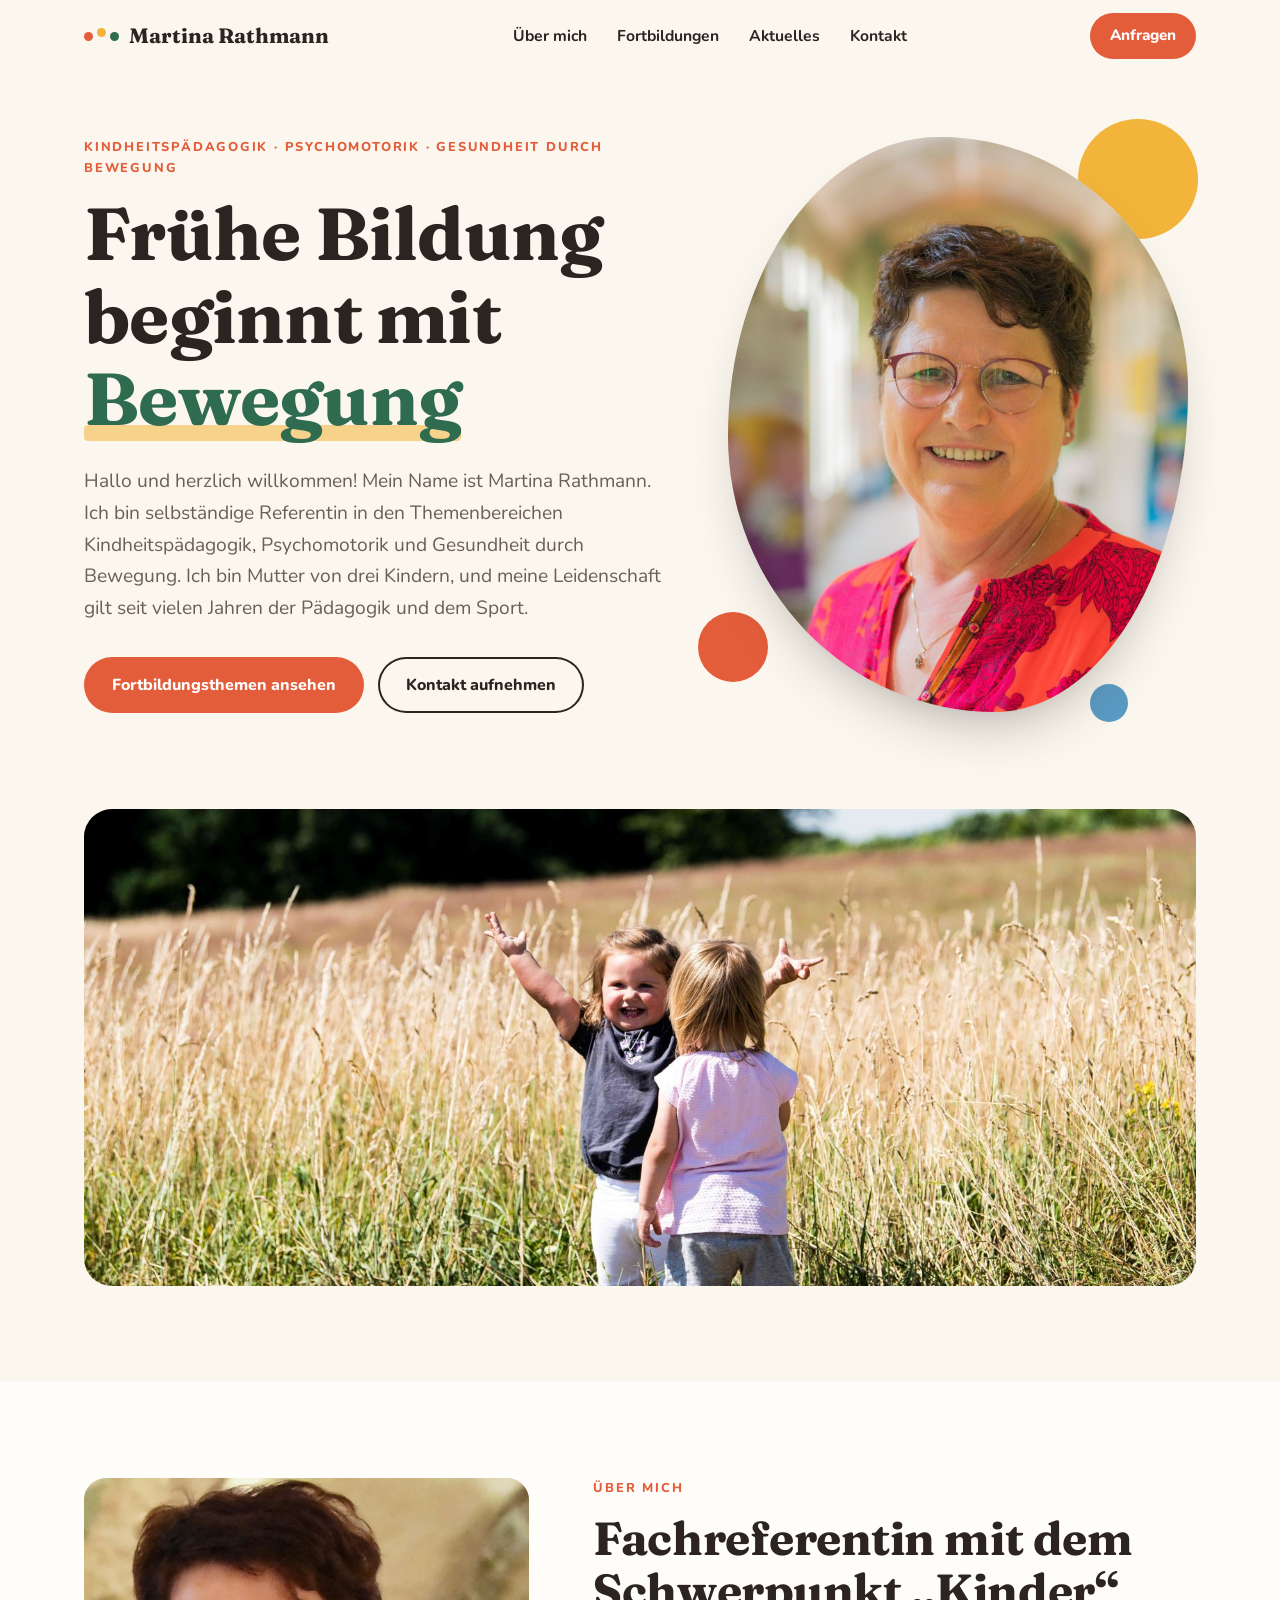
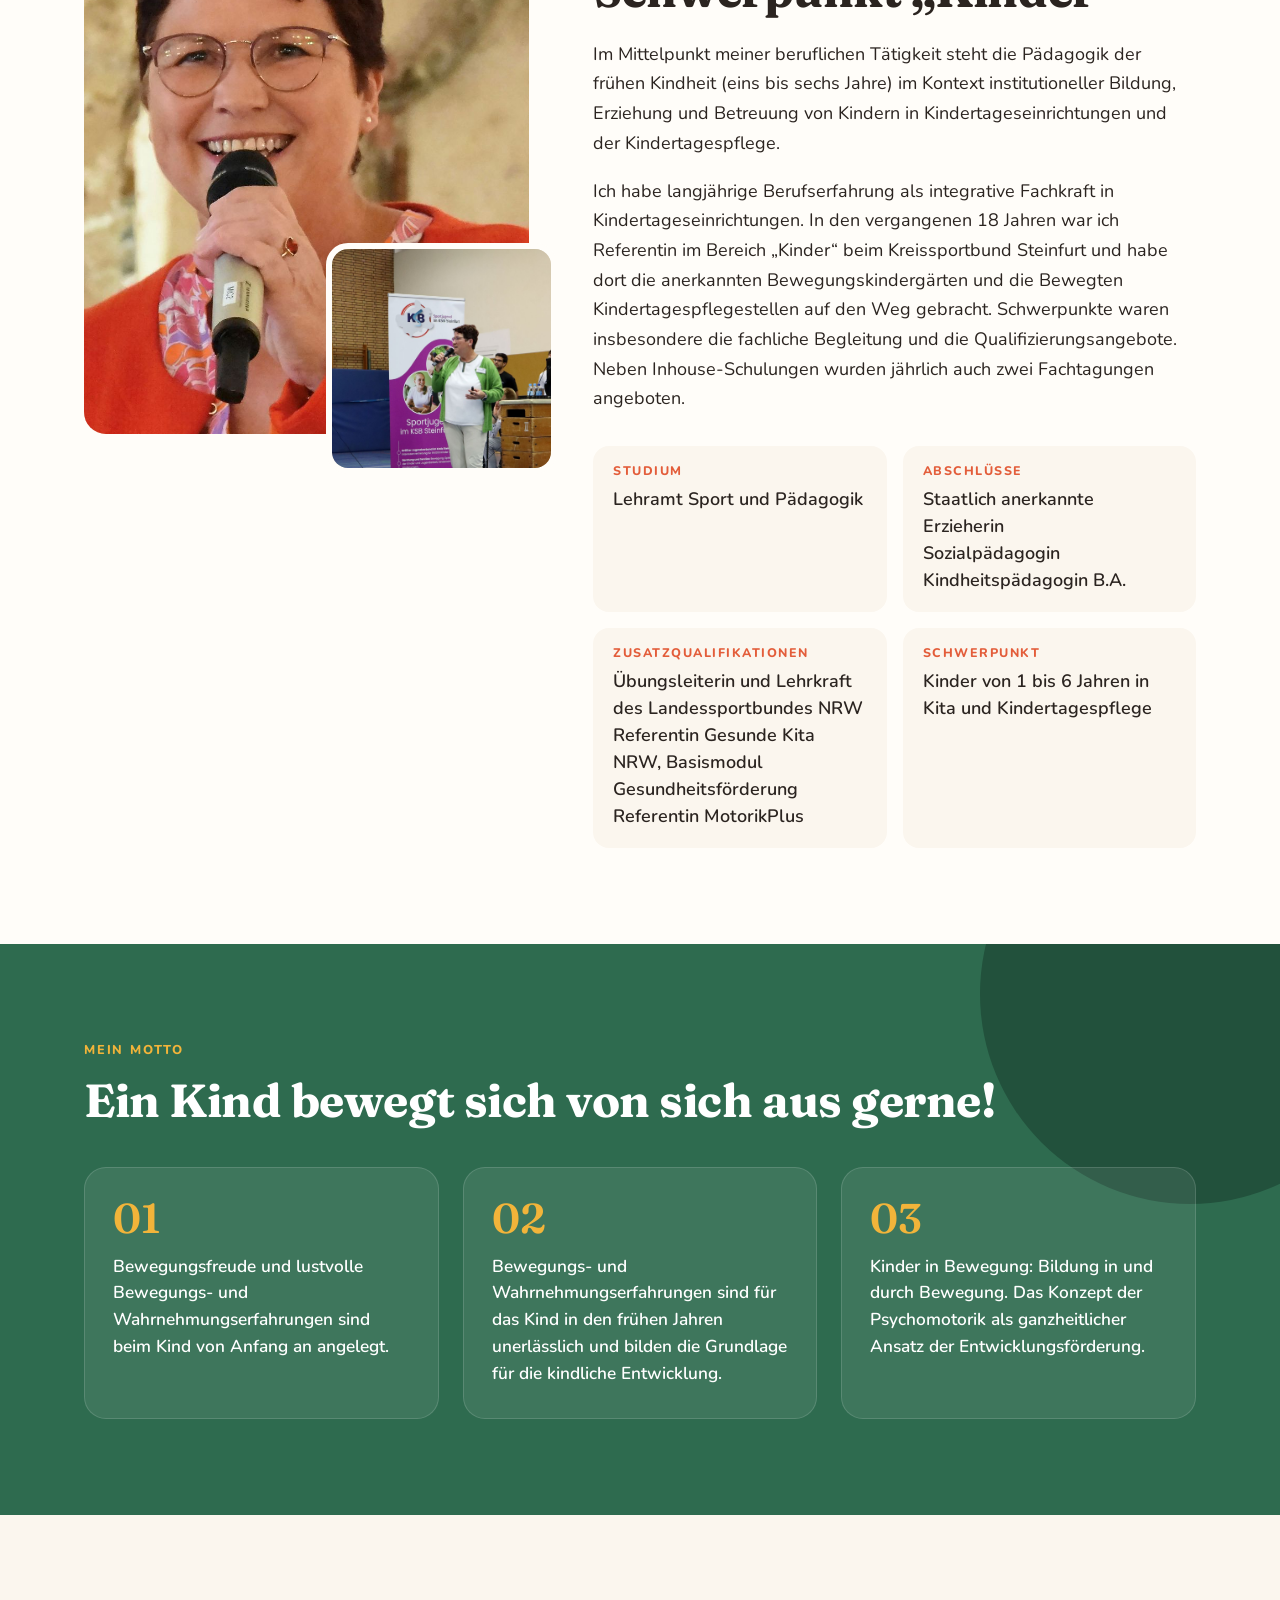
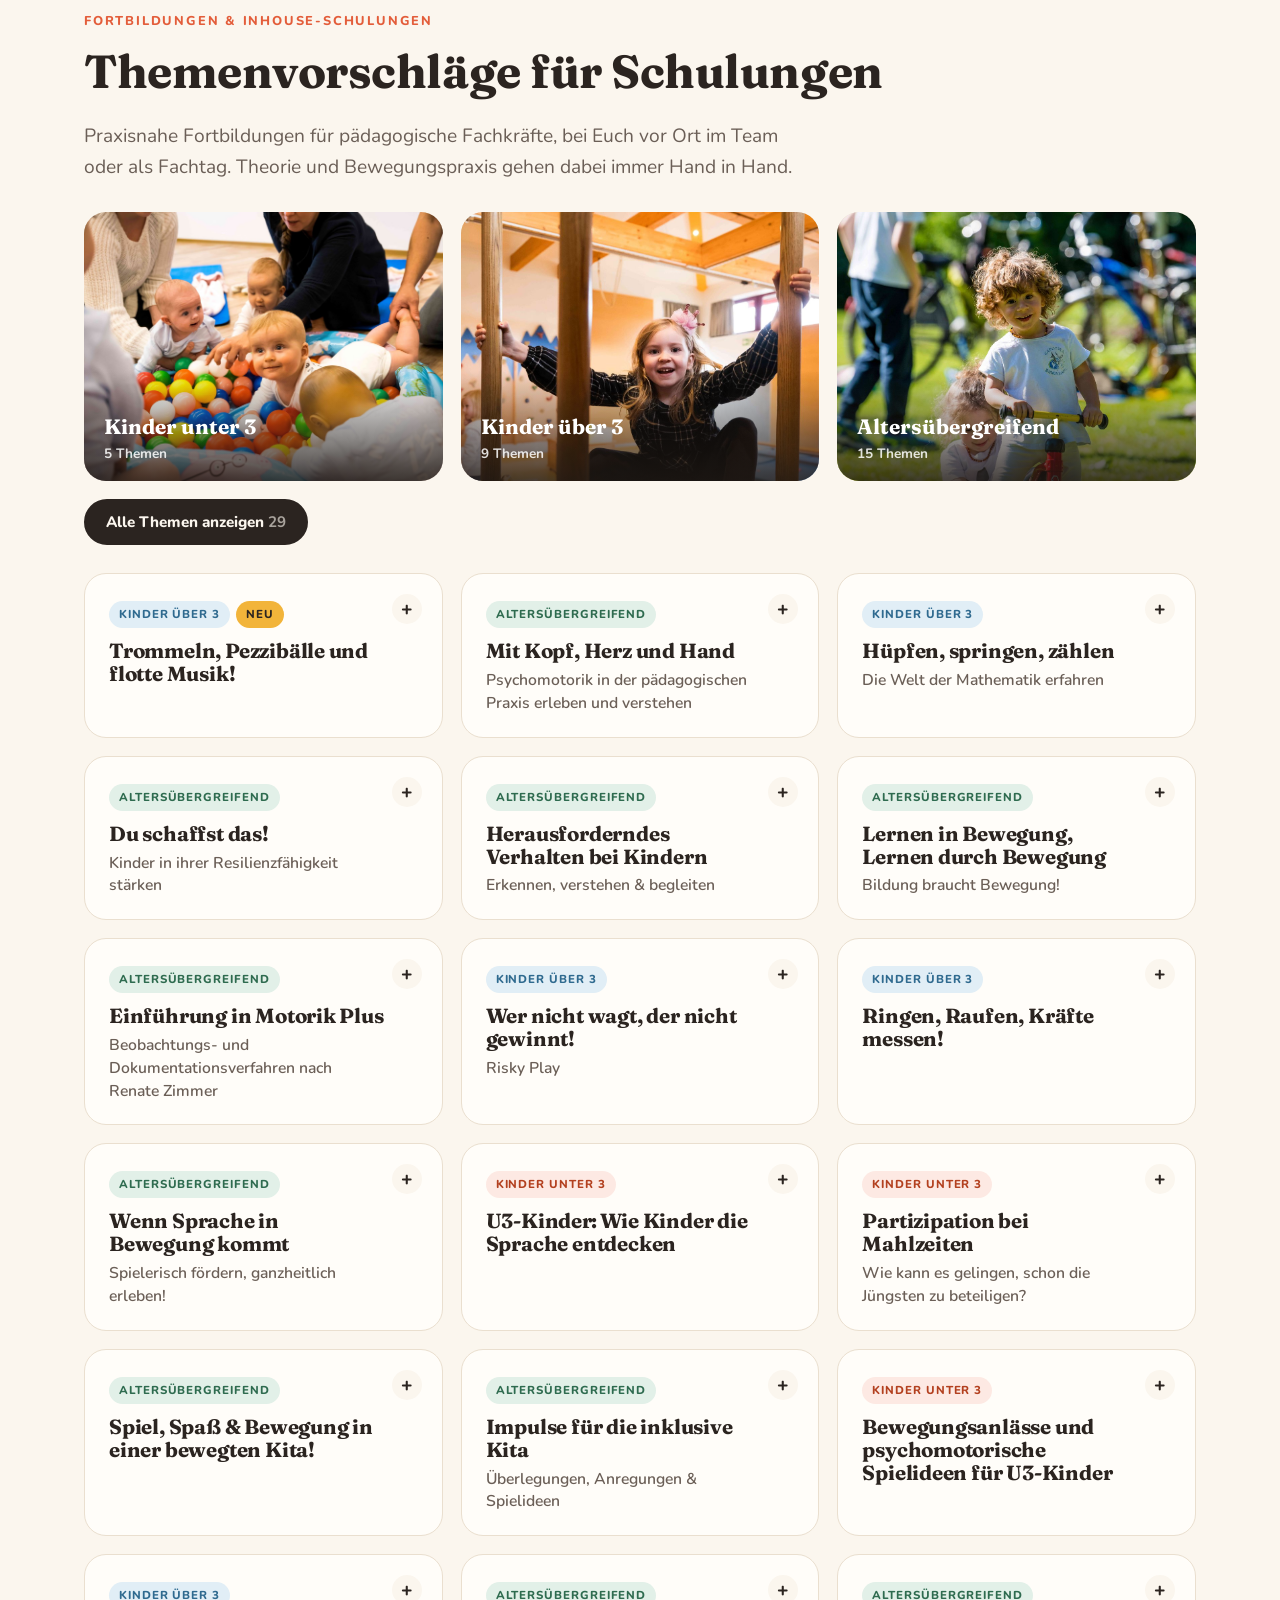
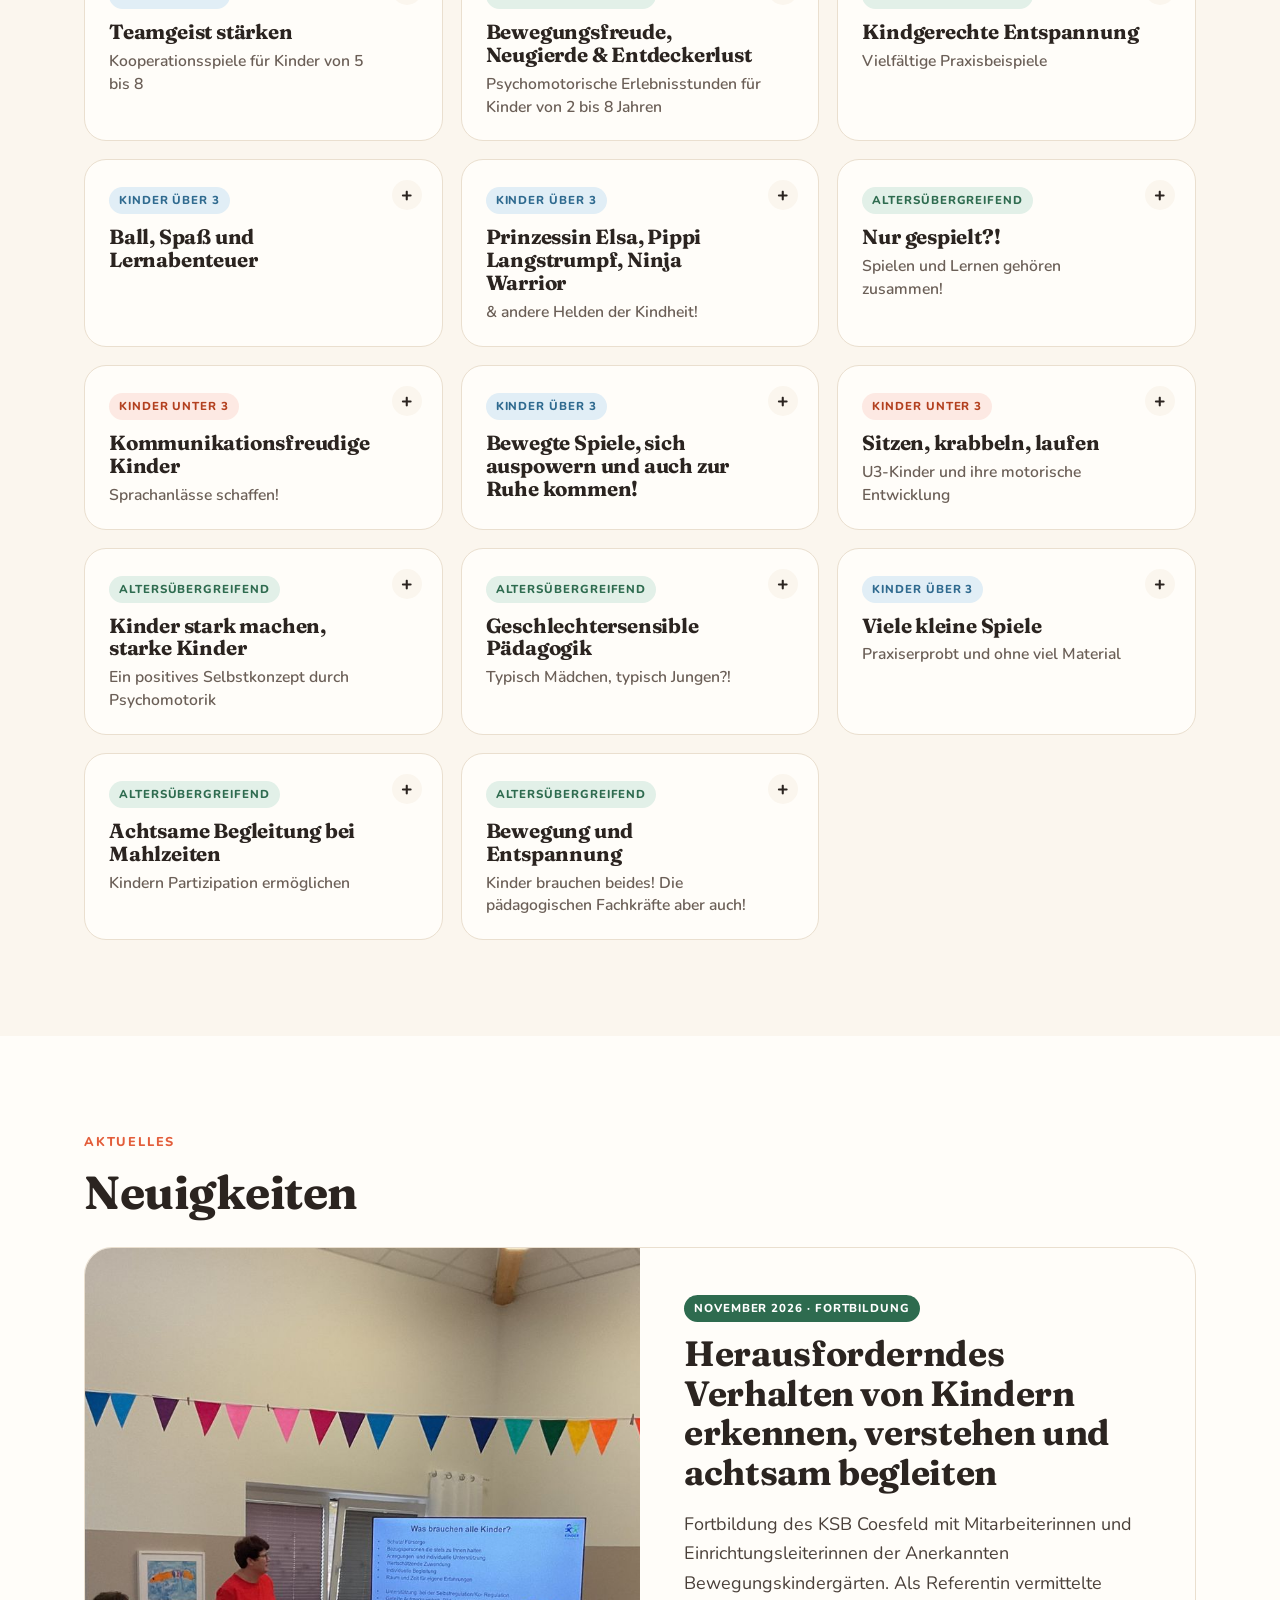
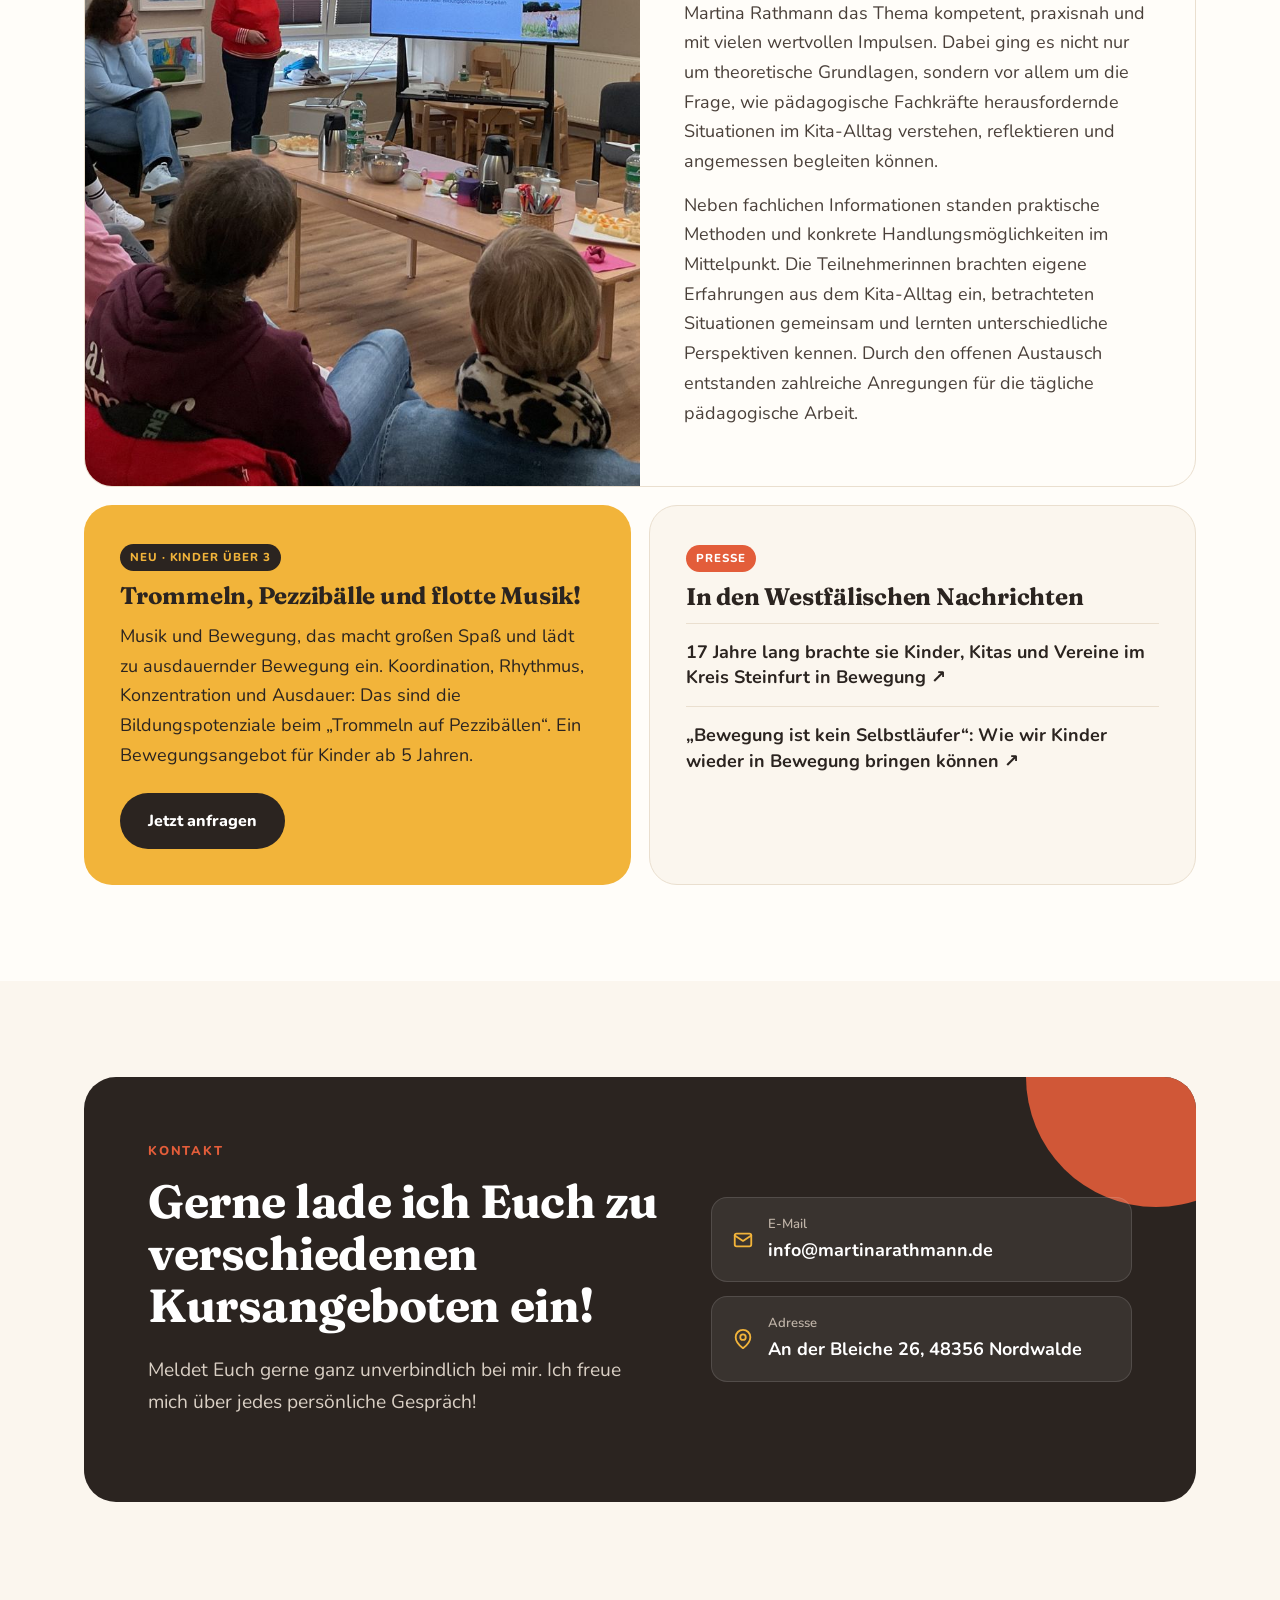
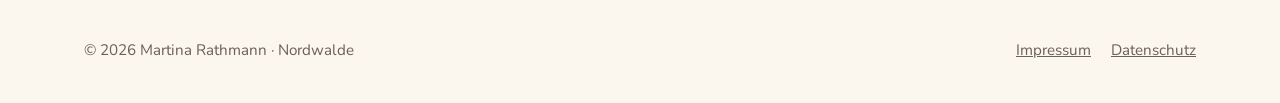
==== commit 114b5291: "Update index.html" ====
--- a/martinarathmann-de/martinarathmann-de/martinarathmann-de-update/index.html
+++ b/martinarathmann-de/martinarathmann-de/martinarathmann-de-update/index.html
@@ -66,7 +66,7 @@
       <div class="facts">
         <div class="fact"><h3>Studium</h3><p>Lehramt Sport und Pädagogik</p></div>
         <div class="fact"><h3>Abschlüsse</h3><ul><li>Staatlich anerkannte Erzieherin</li><li>Sozialpädagogin</li><li>Kindheitspädagogin B.A.</li></ul></div>
-        <div class="fact"><h3>Zusatzqualifikation</h3><p>Übungsleiterin und Lehrkraft des Landessportbundes NRW</p></div>
+        <div class="fact"><h3>Zusatzqualifikationen</h3><ul><li>Übungsleiterin und Lehrkraft des Landessportbundes NRW</li><li>Referentin Gesunde Kita NRW, Basismodul Gesundheitsförderung</li><li>Referentin MotorikPlus</li></ul></div>
         <div class="fact"><h3>Schwerpunkt</h3><p>Kinder von 1 bis 6 Jahren in Kita und Kindertagespflege</p></div>
       </div>
     </div>
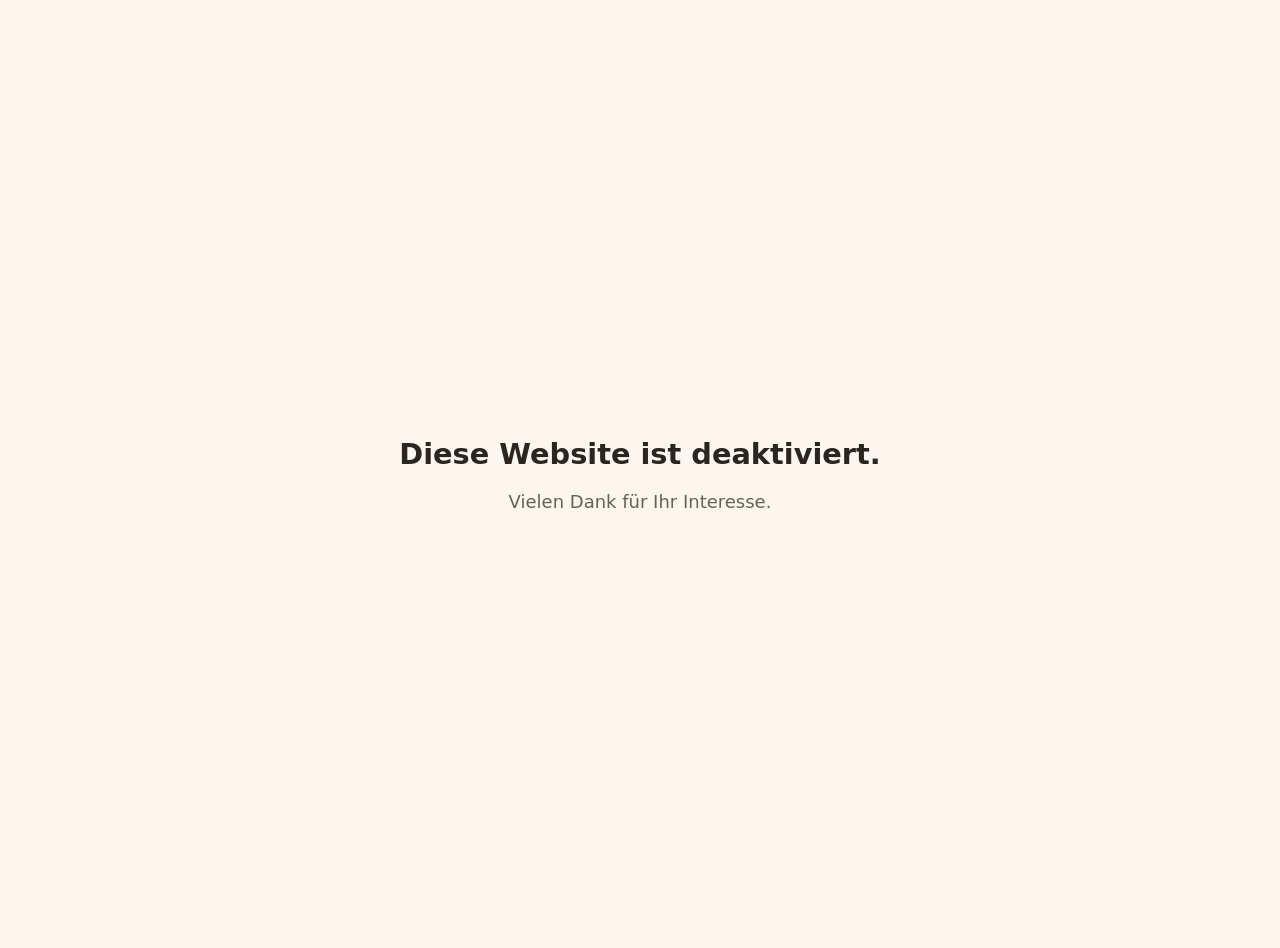
==== commit e9aba408: "Update index.html" ====
--- a/martinarathmann-de/martinarathmann-de/martinarathmann-de-update/index.html
+++ b/martinarathmann-de/martinarathmann-de/martinarathmann-de-update/index.html
@@ -3,277 +3,19 @@
 <head>
 <meta charset="utf-8">
 <meta name="viewport" content="width=device-width, initial-scale=1">
-<title>Martina Rathmann – Frühe Bildung beginnt mit Bewegung</title>
-<meta name="description" content="Martina Rathmann, Referentin für Kindheitspädagogik, Psychomotorik und Gesundheit durch Bewegung. Fortbildungen und Inhouse-Schulungen für Kitas und Kindertagespflege.">
-<meta property="og:title" content="Martina Rathmann – Frühe Bildung beginnt mit Bewegung">
-<meta property="og:description" content="Martina Rathmann, Referentin für Kindheitspädagogik, Psychomotorik und Gesundheit durch Bewegung. Fortbildungen und Inhouse-Schulungen für Kitas und Kindertagespflege.">
-<meta property="og:type" content="website">
-<meta property="og:url" content="https://martinarathmann.de/">
-<meta property="og:image" content="https://martinarathmann.de/images/portrait.jpg">
-<link rel="icon" href="favicon.svg" type="image/svg+xml">
-<link rel="preload" href="fonts/fraunces-latin-700-normal.woff2" as="font" type="font/woff2" crossorigin>
-<link rel="stylesheet" href="styles.css">
+<meta name="robots" content="noindex, nofollow">
+<title>Website deaktiviert</title>
+<style>
+html,body{height:100%;margin:0}
+body{display:flex;align-items:center;justify-content:center;background:#FBF6EE;color:#2B2420;font:400 18px/1.6 system-ui,-apple-system,"Segoe UI",sans-serif;text-align:center;padding:24px}
+h1{font-size:1.8rem;margin:0 0 .4em}
+p{margin:0;color:#6B5F57}
+</style>
 </head>
 <body>
-<header class="site-header">
-  <nav class="nav wrap" aria-label="Hauptnavigation">
-    <a class="brand" href="index.html"><span class="brand-dots" aria-hidden="true"><i></i><i></i><i></i></span>Martina Rathmann</a>
-    <button class="menu-toggle" aria-label="Menü öffnen" aria-expanded="false"><span></span><span></span><span></span></button>
-    <ul>
-      <li><a href="index.html#ueber-mich">Über mich</a></li>
-      <li><a href="index.html#fortbildungen">Fortbildungen</a></li>
-      <li><a href="index.html#aktuelles">Aktuelles</a></li>
-      <li><a href="index.html#kontakt">Kontakt</a></li>
-    </ul>
-    <a class="btn desktop" href="index.html#kontakt">Anfragen</a>
-  </nav>
-</header>
-
 <main>
-<section class="hero">
-  <div class="wrap hero-grid">
-    <div class="reveal">
-      <p class="eyebrow">Kindheitspädagogik · Psychomotorik · Gesundheit durch Bewegung</p>
-      <h1>Frühe Bildung beginnt mit <em>Bewegung</em></h1>
-      <p class="lead">Hallo und herzlich willkommen! Mein Name ist Martina Rathmann. Ich bin selbständige Referentin in den Themenbereichen Kindheitspädagogik, Psychomotorik und Gesundheit durch Bewegung. Ich bin Mutter von drei Kindern, und meine Leidenschaft gilt seit vielen Jahren der Pädagogik und dem Sport.</p>
-      <div class="hero-actions">
-        <a class="btn" href="#fortbildungen">Fortbildungsthemen ansehen</a>
-        <a class="btn ghost" href="#kontakt">Kontakt aufnehmen</a>
-      </div>
-    </div>
-    <div class="hero-visual reveal">
-      <span class="blob b1"></span><span class="blob b2"></span><span class="blob b3"></span>
-      <div class="hero-photo"><img src="images/portrait.jpg" alt="Martina Rathmann" width="900" height="1125" fetchpriority="high"></div>
-    </div>
-  </div>
-</section>
-
-<section class="banner" aria-label="Kinder in Bewegung">
-  <div class="wrap"><figure class="banner-img reveal"><img src="images/wiese.jpg" alt="Kind breitet auf einer Wiese die Arme aus" loading="lazy" width="1600" height="1067"></figure></div>
-</section>
-
-<section class="about" id="ueber-mich">
-  <div class="wrap about-grid">
-    <div class="about-photos reveal">
-      <div class="p1"><img src="images/vortrag.jpg" alt="Martina Rathmann bei einem Vortrag" loading="lazy" width="900" height="1125"></div>
-      <div class="p2"><img src="images/messe.jpg" alt="Martina Rathmann an einem Infostand" loading="lazy" width="600" height="600"></div>
-    </div>
-    <div class="reveal">
-      <p class="eyebrow">Über mich</p>
-      <h2>Fachreferentin mit dem Schwerpunkt „Kinder“</h2>
-      <p>Im Mittelpunkt meiner beruflichen Tätigkeit steht die Pädagogik der frühen Kindheit (eins bis sechs Jahre) im Kontext institutioneller Bildung, Erziehung und Betreuung von Kindern in Kindertageseinrichtungen und der Kindertagespflege.</p>
-      <p>Ich habe langjährige Berufserfahrung als integrative Fachkraft in Kindertageseinrichtungen. In den vergangenen 18 Jahren war ich Referentin im Bereich „Kinder“ beim Kreissportbund Steinfurt und habe dort die anerkannten Bewegungskindergärten und die Bewegten Kindertagespflegestellen auf den Weg gebracht. Schwerpunkte waren insbesondere die fachliche Begleitung und die Qualifizierungsangebote. Neben Inhouse-Schulungen wurden jährlich auch zwei Fachtagungen angeboten.</p>
-      <div class="facts">
-        <div class="fact"><h3>Studium</h3><p>Lehramt Sport und Pädagogik</p></div>
-        <div class="fact"><h3>Abschlüsse</h3><ul><li>Staatlich anerkannte Erzieherin</li><li>Sozialpädagogin</li><li>Kindheitspädagogin B.A.</li></ul></div>
-        <div class="fact"><h3>Zusatzqualifikationen</h3><ul><li>Übungsleiterin und Lehrkraft des Landessportbundes NRW</li><li>Referentin Gesunde Kita NRW, Basismodul Gesundheitsförderung</li><li>Referentin MotorikPlus</li></ul></div>
-        <div class="fact"><h3>Schwerpunkt</h3><p>Kinder von 1 bis 6 Jahren in Kita und Kindertagespflege</p></div>
-      </div>
-    </div>
-  </div>
-</section>
-
-<section class="motto">
-  <div class="wrap">
-    <p class="eyebrow">Mein Motto</p>
-    <h2>Ein Kind bewegt sich von sich aus gerne!</h2>
-    <div class="motto-list">
-      <div class="motto-item reveal"><span class="num">01</span><p>Bewegungsfreude und lustvolle Bewegungs- und Wahrnehmungserfahrungen sind beim Kind von Anfang an angelegt.</p></div>
-      <div class="motto-item reveal"><span class="num">02</span><p>Bewegungs- und Wahrnehmungserfahrungen sind für das Kind in den frühen Jahren unerlässlich und bilden die Grundlage für die kindliche Entwicklung.</p></div>
-      <div class="motto-item reveal"><span class="num">03</span><p>Kinder in Bewegung: Bildung in und durch Bewegung. Das Konzept der Psychomotorik als ganzheitlicher Ansatz der Entwicklungsförderung.</p></div>
-    </div>
-  </div>
-</section>
-
-
-<section id="fortbildungen">
-  <div class="wrap">
-    <div class="offer-head">
-      <div>
-        <p class="eyebrow">Fortbildungen &amp; Inhouse-Schulungen</p>
-        <h2>Themenvorschläge für Schulungen</h2>
-        <p class="lead">Praxisnahe Fortbildungen für pädagogische Fachkräfte, bei Euch vor Ort im Team oder als Fachtag. Theorie und Bewegungspraxis gehen dabei immer Hand in Hand.</p>
-      </div>
-    </div>
-    <div class="cats" role="group" aria-label="Nach Zielgruppe filtern">
-      <button class="cat" data-filter="u3" aria-pressed="false"><img src="images/baellebad.jpg" alt="" loading="lazy"><span>Kinder unter 3<small>5 Themen</small></span></button>
-      <button class="cat" data-filter="ue3" aria-pressed="false"><img src="images/klettern.jpg" alt="" loading="lazy"><span>Kinder über 3<small>9 Themen</small></span></button>
-      <button class="cat" data-filter="alle" aria-pressed="false"><img src="images/dreirad.jpg" alt="" loading="lazy"><span>Altersübergreifend<small>15 Themen</small></span></button>
-    </div>
-    <div class="filters"><button class="chip" data-filter="all" aria-pressed="true">Alle Themen anzeigen<span class="count">29</span></button></div>
-    <div class="topics">
-      <details class="topic reveal" data-group="ue3">
-        <summary><span class="tag ue3">Kinder über 3</span><span class="tag neu">Neu</span><h3>Trommeln, Pezzibälle und flotte Musik!</h3></summary>
-        <div class="body"><p>Musik und Bewegung, das macht großen Spaß und lädt zu ausdauernder Bewegung ein. Die Freude, sich beim Trommeln auszuprobieren, sich auszupowern und in der Gruppe gemeinsam etwas zu schaffen, steht im Vordergrund. Koordination, Beweglichkeit, Konzentration, Merkfähigkeit, Kognition, Rhythmus und Ausdauer: Das sind die Bildungspotenziale beim „Trommeln auf Pezzibällen“. Ein Bewegungsangebot für Kinder ab 5 Jahren.</p></div>
-      </details>
-      <details class="topic reveal" data-group="alle">
-        <summary><span class="tag alle">Altersübergreifend</span><h3>Mit Kopf, Herz und Hand</h3><span class="sub">Psychomotorik in der pädagogischen Praxis erleben und verstehen</span></summary>
-        <div class="body"><p>Ganzheitliche Entwicklungsförderung durch Bewegung und Wahrnehmung! Eine praxisorientierte Fortbildung: Durch vielfältige Bewegungs- und Wahrnehmungsangebote lernen die pädagogischen Fachkräfte, wie Kinder in ihren Selbstwirksamkeitserfahrungen unterstützt werden können. Kreative Prozesse und das soziale Lernen eines Kindes stehen im Fokus. Theorie und Praxis verbinden sich zu einem lebendigen Prozess, der neue Impulse für die tägliche Arbeit mit Kindern bietet.</p></div>
-      </details>
-      <details class="topic reveal" data-group="ue3">
-        <summary><span class="tag ue3">Kinder über 3</span><h3>Hüpfen, springen, zählen</h3><span class="sub">Die Welt der Mathematik erfahren</span></summary>
-        <div class="body"><p>Kinder sortieren, vergleichen und legen Muster. Sie interessieren sich für Zahlen und Mengen und begreifen Räume und Formen über eigene sensomotorische Erfahrungen. Frühe mathematische Bildung anregen und begleiten. Der „Numeracy-Ansatz“ von Mandy Fuchs wird vorgestellt, ebenso das Konzept von Kerensa Lee „Kinder erfinden Mathematik“: gleiches Material in großer Menge. Mathematische frühe Bildung im Vorschulalter!</p></div>
-      </details>
-      <details class="topic reveal" data-group="alle">
-        <summary><span class="tag alle">Altersübergreifend</span><h3>Du schaffst das!</h3><span class="sub">Kinder in ihrer Resilienzfähigkeit stärken</span></summary>
-        <div class="body"><p>Wie kann es gelingen, Kinder in ihrer Resilienzfähigkeit zu stärken? Wie können Kinder mit einer Krise oder einem Scheitern fertig werden, sich davon erholen und vielleicht sogar gestärkt daraus hervorgehen? Wie können Kinder ein positives Selbstkonzept aufbauen? Wir blicken auf die Ressourcen und Interessen des Kindes. Es braucht differenzierte Herausforderungen, an denen Kinder wachsen können. Zutrauen und Zuversicht sowie eine individuelle Begleitung mit Blick auf die Schutz- und Risikofaktoren.</p></div>
-      </details>
-      <details class="topic reveal" data-group="alle">
-        <summary><span class="tag alle">Altersübergreifend</span><h3>Herausforderndes Verhalten bei Kindern</h3><span class="sub">Erkennen, verstehen &amp; begleiten</span></summary>
-        <div class="body"><p>Kinder, die uns herausfordern! Kinder, die weinen, wütend sind, die kaum erreichbar sind, sich zurückziehen oder blockieren: Solche Verhaltensweisen nehmen viele pädagogische Fachkräfte als herausfordernd wahr. Oftmals entsteht ein Gefühl der Überforderung und vielleicht sogar der Ohnmacht. Wir gehen gemeinsam auf Spurensuche, um die Konflikte zu verstehen und sie professionell zu begleiten. Ursachenforschung &amp; Austausch über mögliche Lösungsansätze.</p></div>
-      </details>
-      <details class="topic reveal" data-group="alle">
-        <summary><span class="tag alle">Altersübergreifend</span><h3>Lernen in Bewegung, Lernen durch Bewegung</h3><span class="sub">Bildung braucht Bewegung!</span></summary>
-        <div class="body"><p>Kinder bewegen sich gerne, es ist der Ausdruck ihrer Lebensfreude. Sensomotorik ist der Motor der kindlichen Entwicklung. Kinder lernen im frühen Kindesalter in erster Linie über Bewegung, Wahrnehmung und konkretes Handeln (vgl. Zimmer, 2010). Differenzierte sensomotorische Erfahrungen unterstützen die kognitiven Fähigkeiten. Die Vernetzung von Nervenzellen wird durch Bewegungs- und Wahrnehmungserfahrungen angeregt und ermöglicht dadurch die Verarbeitung von Informationen (vgl. Zimmer, 2011). Mit vielen Spiel- und Bewegungsimpulsen zeigt die Fortbildung, wie Lernen in Bewegung im Kita-Alltag gelingt.</p></div>
-      </details>
-      <details class="topic reveal" data-group="alle">
-        <summary><span class="tag alle">Altersübergreifend</span><h3>Einführung in Motorik Plus</h3><span class="sub">Beobachtungs- und Dokumentationsverfahren nach Renate Zimmer</span></summary>
-        <div class="body"><p>Ein offenes und systematisches Verfahren mit übersichtlichen Beobachtungsbögen für U3- und Ü3-Kinder. Neben allgemeinen Angaben zum Kind werden Einschätzungen in 10 Kompetenzbereichen vorgenommen. Grundlage ist die wahrnehmende und gezielte Beobachtung. Viele Ideen, Anregungen und Impulse für die Bewegungsförderung mit Kindern im Vorschulalter.</p></div>
-      </details>
-      <details class="topic reveal" data-group="ue3">
-        <summary><span class="tag ue3">Kinder über 3</span><h3>Wer nicht wagt, der nicht gewinnt!</h3><span class="sub">Risky Play</span></summary>
-        <div class="body"><p>Risiko, Wagnis und auch wildes Spiel gehören zur Kindheit dazu. Kinder haben ein Recht auf Spiel und ein Recht auf Wagnisse, eigenes Ausprobieren, Erfolg und auch mal Scheitern. Damit das gelingen kann, braucht es Risikokompetenz und motorische Kompetenzen, außerdem erwachsene Begleitpersonen, die Zutrauen in die eigenen Fähigkeiten vermitteln. Theorie &amp; Praxisanregungen für Kinder von 5 bis 10 Jahren.</p></div>
-      </details>
-      <details class="topic reveal" data-group="ue3">
-        <summary><span class="tag ue3">Kinder über 3</span><h3>Ringen, Raufen, Kräfte messen!</h3></summary>
-        <div class="body"><p>Kleine Sportspiele zum Kräftemessen, Toben und Auspowern. Miteinander raufen und sich ausprobieren, nicht gegeneinander! Die eigenen Kräfte entdecken. Ausdauer, Schnelligkeit, Koordination und Beweglichkeit werden gefördert. Wo sind die Grenzen meines Partners? Wo sind meine Grenzen? Wir sensibilisieren für einen respektvollen Umgang. Welche Regeln brauchen wir? Kennenlernen des Konzeptes und viel Bewegungspraxis.</p></div>
-      </details>
-      <details class="topic reveal" data-group="alle">
-        <summary><span class="tag alle">Altersübergreifend</span><h3>Wenn Sprache in Bewegung kommt</h3><span class="sub">Spielerisch fördern, ganzheitlich erleben!</span></summary>
-        <div class="body"><p>In dieser Fortbildung steht der Zusammenhang von Bewegung und Sprache im Mittelpunkt. Wir erproben vielfältige Bewegungs- und Spielideen, die sprachliche Ausdrucksfähigkeit, Wortschatz und Kommunikation anregen. Die Teilnehmenden erhalten Impulse, wie sie Bewegung gezielt in den Alltag integrieren können, um Kinder ganzheitlich und alltagsintegriert in ihrer Sprachentwicklung zu unterstützen.</p></div>
-      </details>
-      <details class="topic reveal" data-group="u3">
-        <summary><span class="tag u3">Kinder unter 3</span><h3>U3-Kinder: Wie Kinder die Sprache entdecken</h3></summary>
-        <div class="body"><p>Sprachentwicklung unterstützen und Sprachanlässe durch sensomotorische Bewegungserfahrungen ermöglichen. Die Sprachfreude steht dabei im Mittelpunkt. Neben theoretischen Grundlagen werden viele praktische Beispiele aufgezeigt. Theorie &amp; Praxis.</p></div>
-      </details>
-      <details class="topic reveal" data-group="u3">
-        <summary><span class="tag u3">Kinder unter 3</span><h3>Partizipation bei Mahlzeiten</h3><span class="sub">Wie kann es gelingen, schon die Jüngsten zu beteiligen?</span></summary>
-        <div class="body"><p>Die Mahlzeit ist eine „Schlüsselsituation“ im Kita-Alltag und bedeutet eine besondere Herausforderung für Kinder und pädagogische Fachkräfte. „Alltagspartizipation“ wird als Querschnittsaufgabe verstanden! Die Mahlzeit bietet viele Möglichkeiten, dem Kind Partizipation zuzutrauen und zu ermöglichen. Die partizipative Haltung und die Fachkraft-Kind-Interaktion werden besonders in den Blick genommen.</p></div>
-      </details>
-      <details class="topic reveal" data-group="alle">
-        <summary><span class="tag alle">Altersübergreifend</span><h3>Spiel, Spaß &amp; Bewegung in einer bewegten Kita!</h3></summary>
-        <div class="body"><p>Vielfältige Anregungen und Impulse für eine Kita mit dem Profil „Bewegung“. Konzeptionelle Überlegungen und Bewegungspraxis für Kinder von 1 bis 6 Jahren. Alltagsintegrierte Bewegung für Kinder. Bewegungslandschaften und Bewegungsbaustellen werden vorgestellt und aufgebaut. Psychomotorische Ideen und Themen nach den Interessen der Kinder stehen im Mittelpunkt. Theorie &amp; Praxis.</p></div>
-      </details>
-      <details class="topic reveal" data-group="alle">
-        <summary><span class="tag alle">Altersübergreifend</span><h3>Impulse für die inklusive Kita</h3><span class="sub">Überlegungen, Anregungen &amp; Spielideen</span></summary>
-        <div class="body"><p>Vielfältige Bewegungsanregungen &amp; Spielideen! Wir suchen nach Gemeinsamkeiten: Welche Spiele eignen sich besonders dafür, dass alle Kinder mitspielen können? Wie können wir Spiele und Aktivitäten anpassen und verändern, um Teilhabe zu ermöglichen? Die Haltung der pädagogischen Fachkraft ist das Fundament für eine Kita, in der alle Kinder gesehen werden, und für eine Vielfalt, die bereichert und aus Überzeugung gelebt wird.</p></div>
-      </details>
-      <details class="topic reveal" data-group="u3">
-        <summary><span class="tag u3">Kinder unter 3</span><h3>Bewegungsanlässe und psychomotorische Spielideen für U3-Kinder</h3></summary>
-        <div class="body"><p>Das kindliche Spiel ist der Motor der kindlichen Entwicklung. Kinder möchten sich dabei bewegen und sie brauchen Raum und Zeit dafür. Wie können wir vielfältige Bewegungsanlässe in den Alltag integrieren? Überlegungen zur Raumgestaltung und Materialauswahl und viele praktische Beispiele für einen „bewegten Kinderalltag“.</p></div>
-      </details>
-      <details class="topic reveal" data-group="ue3">
-        <summary><span class="tag ue3">Kinder über 3</span><h3>Teamgeist stärken</h3><span class="sub">Kooperationsspiele für Kinder von 5 bis 8</span></summary>
-        <div class="body"><p>Kooperationsspiele bieten Kindern einen Erfahrungsraum, um soziale Kompetenzen zu stärken und ein „Wir-Gefühl“ zu entwickeln. Integration durch Kooperationsspiele: Alle Kinder können mitmachen! Kinder entwickeln Selbstbewusstsein und erfahren: Miteinander macht Spaß und man kann viel erreichen!</p></div>
-      </details>
-      <details class="topic reveal" data-group="alle">
-        <summary><span class="tag alle">Altersübergreifend</span><h3>Bewegungsfreude, Neugierde &amp; Entdeckerlust</h3><span class="sub">Psychomotorische Erlebnisstunden für Kinder von 2 bis 8 Jahren</span></summary>
-        <div class="body"><p>Erlebnisreiche Bewegungsangebote, die als Anregung genutzt werden können, um psychomotorisch zu arbeiten. Der Schwerpunkt liegt auf kreativem und fantasiereichem Spiel, Experimentierphasen und ganzheitlichen Erfahrungen. Die Angebote setzen an den Interessen des Kindes an, wollen Kinder stärken und ein positives Selbstkonzept fördern. Bewegungs- und Wahrnehmungsförderung ist der Motor der kindlichen Entwicklung.</p></div>
-      </details>
-      <details class="topic reveal" data-group="alle">
-        <summary><span class="tag alle">Altersübergreifend</span><h3>Kindgerechte Entspannung</h3><span class="sub">Vielfältige Praxisbeispiele</span></summary>
-        <div class="body"><p>Nicht nur Erwachsene, auch Kinder haben heutzutage ein bereits ausgeprägtes Stressempfinden. Was bedeutet Stress und wie kann ich mich davon erholen? Eine Einführung in kindliche Entspannungsmethoden &amp; Praxis.</p></div>
-      </details>
-      <details class="topic reveal" data-group="ue3">
-        <summary><span class="tag ue3">Kinder über 3</span><h3>Ball, Spaß und Lernabenteuer</h3></summary>
-        <div class="body"><p>Kinder lieben Ballspiele! Bewegungsfreude und Bewegungserfahrungen mit vielfältigen Ballspielen. Motorische und kognitive Förderung im Fokus, aber auch das soziale Miteinander kommt nicht zu kurz. Gerade Ballspiele ohne Gewinner und Verlierer, kleine Teamspiele oder auch Wettspiele eignen sich hervorragend, um soziale Kompetenzen zu entwickeln, mit Frustration umzugehen und Kooperation zu erfahren. Für pädagogische Fachkräfte, die mit Kindern ab 3 Jahren arbeiten.</p></div>
-      </details>
-      <details class="topic reveal" data-group="ue3">
-        <summary><span class="tag ue3">Kinder über 3</span><h3>Prinzessin Elsa, Pippi Langstrumpf, Ninja Warrior</h3><span class="sub">&amp; andere Helden der Kindheit!</span></summary>
-        <div class="body"><p>Abenteuer und Erlebnisse durch Psychomotorik. Bewegungsgeschichten, Bewegungsbaustellen und Bewegungslandschaften thematisch spannend gestalten, zu Themen, die Kinder interessieren. Das „Kopfkino“ anstellen und mit den Kindern gemeinsam ein Bewegungsabenteuer erleben.</p></div>
-      </details>
-      <details class="topic reveal" data-group="alle">
-        <summary><span class="tag alle">Altersübergreifend</span><h3>Nur gespielt?!</h3><span class="sub">Spielen und Lernen gehören zusammen!</span></summary>
-        <div class="body"><p>Schon Albert Einstein hat betont, dass „das Spiel die höchste Form der Forschung ist“. Dieses Zitat lässt erahnen, wie viel Bildungspotenzial im kindlichen Spiel steckt. Spielen und Lernen gehören untrennbar zusammen, es ist die Grundbedingung für Lern- und Bildungsprozesse. Wir blicken auf die unterschiedlichen Spielformen, die Spielentwicklung und die Bedeutung des kindlichen Spiels. Mit vielen praktischen Beispielen.</p></div>
-      </details>
-      <details class="topic reveal" data-group="u3">
-        <summary><span class="tag u3">Kinder unter 3</span><h3>Kommunikationsfreudige Kinder</h3><span class="sub">Sprachanlässe schaffen!</span></summary>
-        <div class="body"><p>Die Interaktionen zwischen pädagogischer Fachkraft und Kind sind Schlüsselsituationen in der Bildungs- und Entwicklungsbegleitung. Jedes Kleinstkind versucht von Anfang an, mit seinen Bezugspersonen zu kommunizieren. Es ist bedeutsam, diese kindlichen Signale zu erkennen und darauf zu reagieren. So bleiben die Kinder motiviert zu kommunizieren. Theoretische Grundlagen und praktische Beispiele.</p></div>
-      </details>
-      <details class="topic reveal" data-group="ue3">
-        <summary><span class="tag ue3">Kinder über 3</span><h3>Bewegte Spiele, sich auspowern und auch zur Ruhe kommen!</h3></summary>
-        <div class="body"><p>Toben, wild sein, ausruhen und entspannen: Beides ist gleichermaßen wichtig für Kinder im Vorschulalter. Viele Beispiele aus der Praxis rund um Bewegung, Spiel und Entspannung für Vorschulkinder.</p></div>
-      </details>
-      <details class="topic reveal" data-group="u3">
-        <summary><span class="tag u3">Kinder unter 3</span><h3>Sitzen, krabbeln, laufen</h3><span class="sub">U3-Kinder und ihre motorische Entwicklung</span></summary>
-        <div class="body"><p>Die motorische Entwicklung der Kleinstkinder in den Blick nehmen. Wie können wir U3-Kinder dabei gut begleiten und wie gelingt eine möglichst individuelle Begleitung und Förderung? Theoretische Grundlagen und praktische Beispiele.</p></div>
-      </details>
-      <details class="topic reveal" data-group="alle">
-        <summary><span class="tag alle">Altersübergreifend</span><h3>Kinder stark machen, starke Kinder</h3><span class="sub">Ein positives Selbstkonzept durch Psychomotorik</span></summary>
-        <div class="body"><p>Kinder brauchen Spiel- und Bewegungserfahrungen, um sich selbstwirksam zu erleben. So können sie Kompetenzen entwickeln und auf die eigenen Fähigkeiten vertrauen. Grenzerfahrungen durch Bewegung sind echte Herausforderungen, an denen Kinder wachsen; sie führen zu einer realistischen Selbsteinschätzung. Theoretische Grundlagen aus der Resilienzforschung und dem Konzept der Salutogenese. Der praktische Teil umfasst kleine Spiele aus den Bereichen Kooperation, Kommunikation, Vertrauen und Erlebnis.</p></div>
-      </details>
-      <details class="topic reveal" data-group="alle">
-        <summary><span class="tag alle">Altersübergreifend</span><h3>Geschlechtersensible Pädagogik</h3><span class="sub">Typisch Mädchen, typisch Jungen?!</span></summary>
-        <div class="body"><p>Was brauchen Mädchen? Was brauchen Jungen? Begegnen wir Mädchen und Jungen gleich? Wie fließen unbewusst traditionelle Rollenzuschreibungen in unsere Interaktion ein? Der geschlechterbewusste Umgang mit unseren Kindern wird in den Blick genommen. Alle Kinder sollen sich wohlfühlen und gesehen werden. Es gilt, Unterschiede und Gemeinsamkeiten zu erkennen und die individuellen Stärken und Interessen aller Kinder zu fördern, unabhängig davon, ob sie mit stereotypen Rollenbildern übereinstimmen.</p></div>
-      </details>
-      <details class="topic reveal" data-group="ue3">
-        <summary><span class="tag ue3">Kinder über 3</span><h3>Viele kleine Spiele</h3><span class="sub">Praxiserprobt und ohne viel Material</span></summary>
-        <div class="body"><p>Kinder wollen sich bewegen. Sie laufen, rennen, hüpfen, klettern, ohne dass sie dazu aufgefordert werden. Genauso beliebt sind kleine Regelspiele. Im Vordergrund stehen „Spiele ohne Verlierer“: Lauf- und Fangspiele, abschließend auch erste Wettkampf- und Staffelspiele.</p></div>
-      </details>
-      <details class="topic reveal" data-group="alle">
-        <summary><span class="tag alle">Altersübergreifend</span><h3>Achtsame Begleitung bei Mahlzeiten</h3><span class="sub">Kindern Partizipation ermöglichen</span></summary>
-        <div class="body"><p>Essen ist mehr als reine Nahrungsaufnahme. Wie können wir das Kind feinfühlig begleiten und seine Signale erkennen? Gemeinsame Mahlzeiten ohne Stress in einer wertschätzenden Atmosphäre, das wünschen wir uns! Essensregeln werden unter die Lupe genommen.</p></div>
-      </details>
-      <details class="topic reveal" data-group="alle">
-        <summary><span class="tag alle">Altersübergreifend</span><h3>Bewegung und Entspannung</h3><span class="sub">Kinder brauchen beides! Die pädagogischen Fachkräfte aber auch!</span></summary>
-        <div class="body"><p>Aktivität und Ruhe sind wesentliche Elemente im Alltag. Praxisnah werden „bewegte, wilde Spiele“ vorgestellt, die Kinder in ihrer Ausdauer unterstützen und Spaß machen. Ebenso widmen wir uns kindgerechter Entspannung, die Kindern hilft, zur Ruhe zu kommen. Im zweiten Teil geht es um die Gesundheit der Mitarbeitenden: Was brauchen pädagogische Fachkräfte, damit es ihnen gut geht? Bewegungspraxis „Rücken relax“ und ein sensitiver Mix aus dem Gesundheitssport. Entspannungsübungen und Stressabbau stehen im Fokus. Keine Vorkenntnisse nötig.</p></div>
-      </details>
-    </div>
-  </div>
-</section>
-
-<section class="news" id="aktuelles">
-  <div class="wrap">
-    <p class="eyebrow">Aktuelles</p>
-    <h2>Neuigkeiten</h2>
-    <article class="news-card reveal">
-      <div class="img"><img src="images/coesfeld.jpg" alt="Martina Rathmann bei der Fortbildung in Coesfeld vor einer Gruppe pädagogischer Fachkräfte" loading="lazy"></div>
-      <div class="txt">
-        <span class="tag">November 2026 · Fortbildung</span>
-        <h3>Herausforderndes Verhalten von Kindern erkennen, verstehen und achtsam begleiten</h3>
-        <p>Fortbildung des KSB Coesfeld mit Mitarbeiterinnen und Einrichtungsleiterinnen der Anerkannten Bewegungskindergärten. Als Referentin vermittelte Martina Rathmann das Thema kompetent, praxisnah und mit vielen wertvollen Impulsen. Dabei ging es nicht nur um theoretische Grundlagen, sondern vor allem um die Frage, wie pädagogische Fachkräfte herausfordernde Situationen im Kita-Alltag verstehen, reflektieren und angemessen begleiten können.</p>
-        <p>Neben fachlichen Informationen standen praktische Methoden und konkrete Handlungsmöglichkeiten im Mittelpunkt. Die Teilnehmerinnen brachten eigene Erfahrungen aus dem Kita-Alltag ein, betrachteten Situationen gemeinsam und lernten unterschiedliche Perspektiven kennen. Durch den offenen Austausch entstanden zahlreiche Anregungen für die tägliche pädagogische Arbeit.</p>
-      </div>
-    </article>
-    <div class="news-row">
-      <article class="news-mini reveal">
-        <span class="tag">Neu · Kinder über 3</span>
-        <h3>Trommeln, Pezzibälle und flotte Musik!</h3>
-        <p>Musik und Bewegung, das macht großen Spaß und lädt zu ausdauernder Bewegung ein. Koordination, Rhythmus, Konzentration und Ausdauer: Das sind die Bildungspotenziale beim „Trommeln auf Pezzibällen“. Ein Bewegungsangebot für Kinder ab 5 Jahren.</p>
-        <a class="btn" href="#kontakt">Jetzt anfragen</a>
-      </article>
-      <div class="news-mini press reveal">
-        <span class="tag">Presse</span>
-        <h3>In den Westfälischen Nachrichten</h3>
-        <a class="press-link" href="https://www.wn.de/sport/lokalsport/nordwalde/17-jahre-lang-brachte-sie-kinder-kitas-und-vereine-im-kreis-steinfurt-in-bewegung-3454180" target="_blank" rel="noopener">17 Jahre lang brachte sie Kinder, Kitas und Vereine im Kreis Steinfurt in Bewegung <span aria-hidden="true">↗</span></a>
-        <a class="press-link" href="https://www.wn.de/sport/lokalsport/greven/bewegung-ist-kein-selbstlaeufer-wie-wir-kinder-wieder-in-bewegung-bringen-koennen-3474691" target="_blank" rel="noopener">„Bewegung ist kein Selbstläufer“: Wie wir Kinder wieder in Bewegung bringen können <span aria-hidden="true">↗</span></a>
-      </div>
-    </div>
-  </div>
-</section>
-
-<section id="kontakt">
-  <div class="wrap">
-    <div class="contact-box reveal">
-      <div>
-        <p class="eyebrow">Kontakt</p>
-        <h2>Gerne lade ich Euch zu verschiedenen Kursangeboten ein!</h2>
-        <p class="lead">Meldet Euch gerne ganz unverbindlich bei mir. Ich freue mich über jedes persönliche Gespräch!</p>
-      </div>
-      <ul class="contact-list">
-        <li><a href="mailto:info@martinarathmann.de"><svg viewBox="0 0 24 24" fill="none" stroke-width="2" stroke-linecap="round" stroke-linejoin="round"><rect x="3" y="5" width="18" height="14" rx="2"/><path d="m3 7 9 6 9-6"/></svg><span><small>E-Mail</small>info@martinarathmann.de</span></a></li>
-        <li><div><svg viewBox="0 0 24 24" fill="none" stroke-width="2" stroke-linecap="round" stroke-linejoin="round"><path d="M20 10c0 6-8 12-8 12S4 16 4 10a8 8 0 0 1 16 0z"/><circle cx="12" cy="10" r="3"/></svg><span><small>Adresse</small>An der Bleiche 26, 48356 Nordwalde</span></div></li>
-      </ul>
-    </div>
-  </div>
-</section>
+<h1>Diese Website ist deaktiviert.</h1>
+<p>Vielen Dank für Ihr Interesse.</p>
 </main>
-<footer>
-  <div class="wrap foot">
-    <span>© <span id="y">2026</span> Martina Rathmann · Nordwalde</span>
-    <span><a href="impressum.html">Impressum</a><a href="datenschutz.html">Datenschutz</a></span>
-  </div>
-</footer>
-<script src="script.js"></script>
 </body>
 </html>
